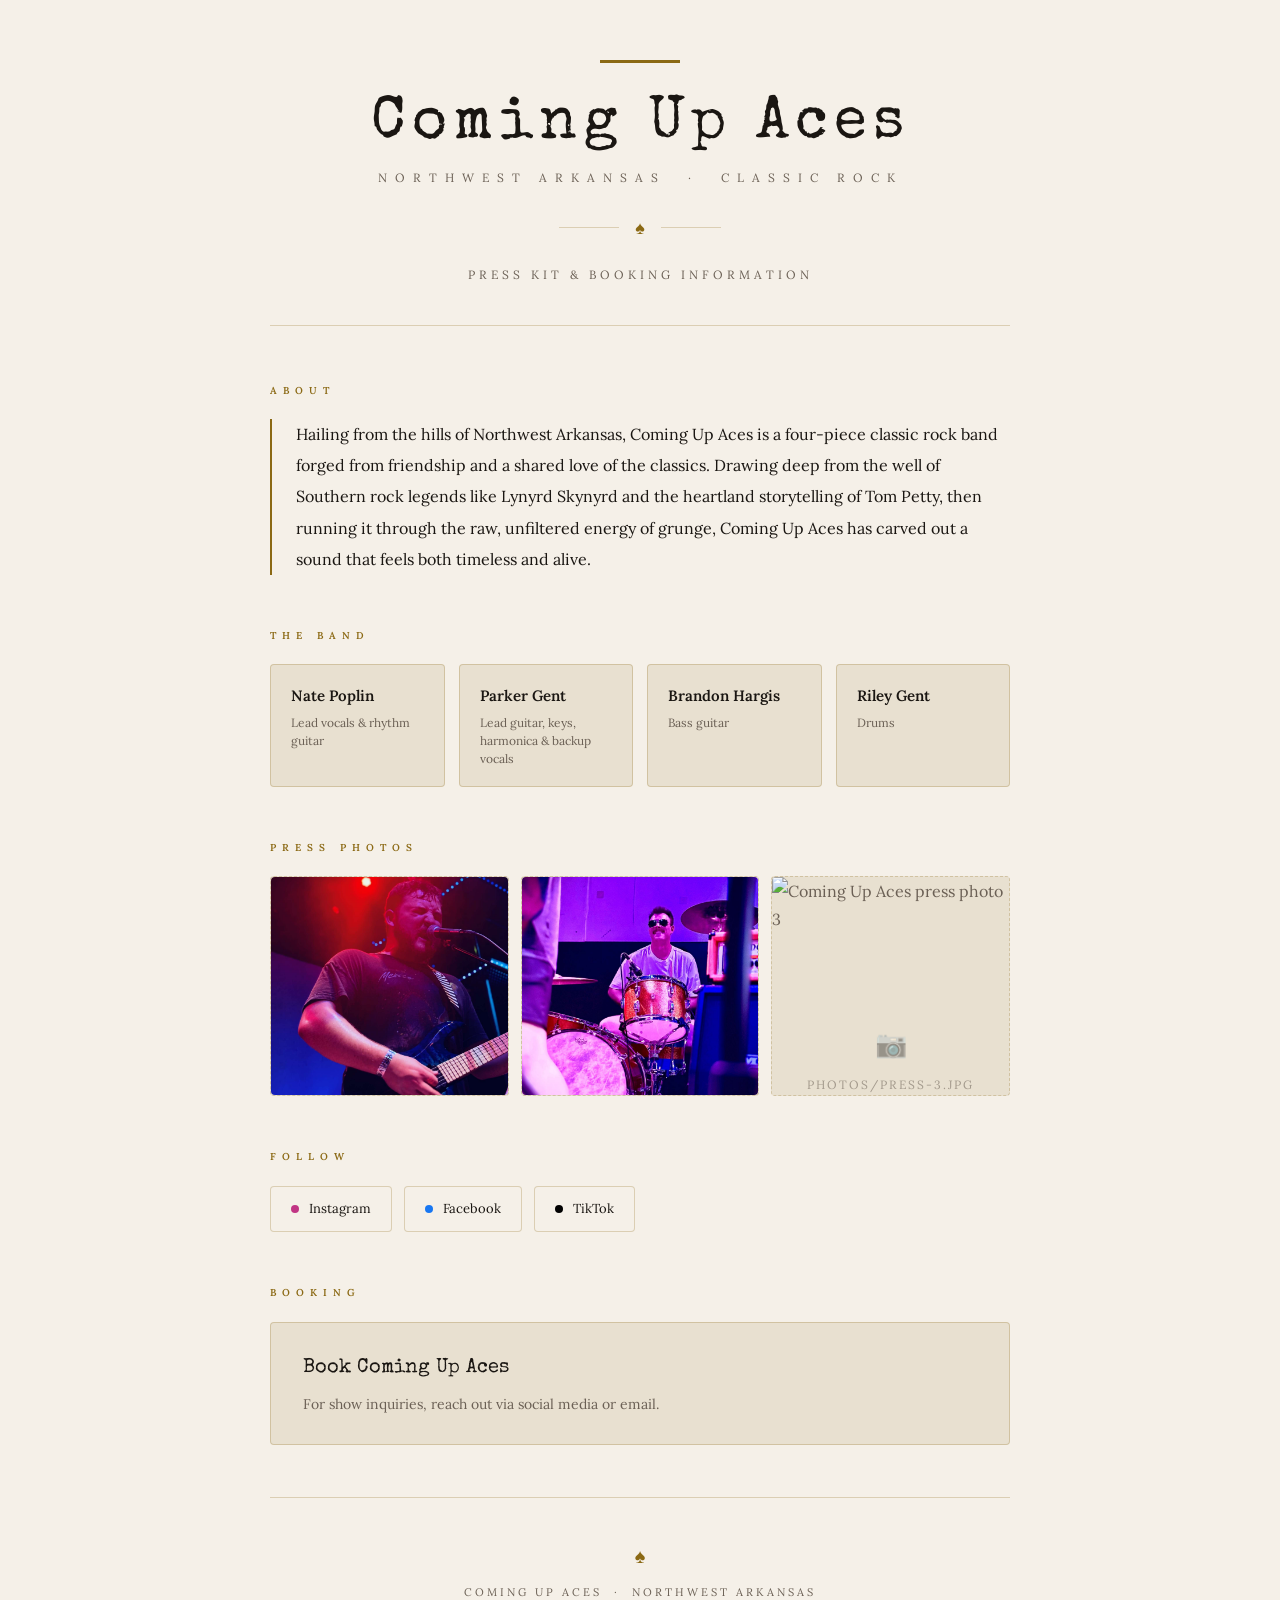
==== epk.html @ 44601a72 "Fix Cloud Run photo filename casing" ====
<!DOCTYPE html>
<html lang="en">
<head>
<meta charset="UTF-8">
<meta name="viewport" content="width=device-width, initial-scale=1.0">
<title>Coming Up Aces — EPK</title>
<!--
  Photo setup:
  - Put images in the /photos folder.
  - Use these filenames to update the EPK without editing HTML:
    press-1.JPG, press-2.JPG, press-3.JPG
-->
<link href="https://fonts.googleapis.com/css2?family=Special+Elite&family=Lora:ital,wght@0,400;0,600;1,400&display=swap" rel="stylesheet">
<style>
  *, *::before, *::after { box-sizing: border-box; margin: 0; padding: 0; }

  :root {
    --gold: #8B6914;
    --gold-light: #C49A2A;
    --ink: #1a1612;
    --cream: #f5f0e8;
    --warm-mid: #e8e0d0;
    --muted: #6b6055;
    --border: rgba(139,105,20,0.25);
  }

  body {
    background: var(--cream);
    color: var(--ink);
    font-family: 'Lora', Georgia, serif;
    line-height: 1.75;
  }

  /* ── PAGE WRAPPER ── */
  .page {
    max-width: 820px;
    margin: 0 auto;
    padding: 60px 40px 80px;
  }

  /* ── HEADER ── */
  .header {
    text-align: center;
    padding-bottom: 40px;
    border-bottom: 1px solid var(--border);
    margin-bottom: 56px;
    position: relative;
  }
  .header::before {
    content: '';
    display: block;
    width: 80px;
    height: 3px;
    background: var(--gold);
    margin: 0 auto 32px;
  }
  .band-name {
    font-family: 'Special Elite', serif;
    font-size: 60px;
    letter-spacing: 6px;
    color: var(--ink);
    line-height: 1;
    margin-bottom: 12px;
  }
  .band-sub {
    font-family: 'Lora', serif;
    font-size: 12px;
    letter-spacing: 8px;
    text-transform: uppercase;
    color: var(--muted);
    margin-bottom: 24px;
  }
  .header-rule {
    display: flex;
    align-items: center;
    gap: 16px;
    justify-content: center;
    margin-bottom: 20px;
  }
  .header-rule::before, .header-rule::after {
    content: '';
    display: block;
    width: 60px;
    height: 1px;
    background: var(--border);
  }
  .spade {
    color: var(--gold);
    font-size: 18px;
  }
  .kit-label {
    font-size: 12px;
    letter-spacing: 4px;
    text-transform: uppercase;
    color: var(--muted);
  }

  /* ── SECTION ── */
  .section {
    margin-bottom: 52px;
  }
  .section-label {
    font-size: 10px;
    letter-spacing: 6px;
    text-transform: uppercase;
    color: var(--gold);
    font-family: 'Lora', serif;
    font-weight: 600;
    margin-bottom: 20px;
  }

  /* ── BIO ── */
  .bio {
    font-size: 16px;
    line-height: 1.95;
    color: var(--ink);
    border-left: 2px solid var(--gold);
    padding-left: 24px;
  }

  /* ── BAND GRID ── */
  .band-grid {
    display: grid;
    grid-template-columns: repeat(auto-fit, minmax(170px, 1fr));
    gap: 14px;
  }
  .member {
    background: var(--warm-mid);
    border: 1px solid var(--border);
    border-radius: 4px;
    padding: 18px 20px;
  }
  .member-name {
    font-family: 'Lora', serif;
    font-weight: 600;
    font-size: 15px;
    color: var(--ink);
    margin-bottom: 4px;
  }
  .member-role {
    font-size: 12px;
    color: var(--muted);
    line-height: 1.5;
  }

  /* ── PHOTO GRID ── */
  .photo-grid {
    display: grid;
    grid-template-columns: repeat(3, 1fr);
    gap: 12px;
  }
  .photo-slot {
    background: var(--warm-mid);
    border: 1px dashed var(--border);
    border-radius: 4px;
    height: 220px;
    display: flex;
    flex-direction: column;
    align-items: center;
    justify-content: center;
    gap: 8px;
    color: var(--muted);
  }
  .photo-slot .slot-icon {
    font-size: 26px;
    opacity: 0.4;
  }
  .photo-slot .slot-text {
    font-size: 12px;
    letter-spacing: 2px;
    text-transform: uppercase;
    opacity: 0.55;
  }
  .photo-slot img {
    width: 100%;
    height: 100%;
    object-fit: cover;
    border-radius: 4px;
    display: block;
  }
  .photo-slot img:not([hidden]) ~ .slot-icon,
  .photo-slot img:not([hidden]) ~ .slot-text {
    display: none;
  }

  /* ── SOCIALS ── */
  .social-row {
    display: flex;
    flex-wrap: wrap;
    gap: 12px;
  }
  .social-btn {
    display: inline-flex;
    align-items: center;
    gap: 10px;
    padding: 11px 20px;
    border: 1px solid var(--border);
    border-radius: 4px;
    font-size: 13px;
    font-family: 'Lora', serif;
    color: var(--ink);
    text-decoration: none;
    background: var(--cream);
    transition: background 0.15s;
  }
  .social-btn:hover { background: var(--warm-mid); }
  .dot {
    width: 8px;
    height: 8px;
    border-radius: 50%;
    display: inline-block;
    flex-shrink: 0;
  }

  /* ── BOOKING ── */
  .booking-card {
    background: var(--warm-mid);
    border: 1px solid var(--border);
    border-radius: 4px;
    padding: 28px 32px;
    display: flex;
    justify-content: space-between;
    align-items: center;
    flex-wrap: wrap;
    gap: 20px;
  }
  .booking-title {
    font-family: 'Special Elite', serif;
    font-size: 20px;
    color: var(--ink);
    margin-bottom: 6px;
  }
  .booking-sub {
    font-size: 14px;
    color: var(--muted);
  }

  /* ── FOOTER ── */
  .footer {
    text-align: center;
    padding-top: 40px;
    border-top: 1px solid var(--border);
    margin-top: 12px;
  }
  .footer-spade {
    font-size: 20px;
    color: var(--gold);
    margin-bottom: 10px;
    display: block;
  }
  .footer-text {
    font-size: 11px;
    letter-spacing: 3px;
    text-transform: uppercase;
    color: var(--muted);
  }

  @media (max-width: 600px) {
    .page { padding: 40px 24px 60px; }
    .band-name { font-size: 40px; }
    .photo-grid { grid-template-columns: 1fr; }
    .booking-card { flex-direction: column; }
  }
</style>
</head>
<body>
<div class="page">

  <!-- HEADER -->
  <header class="header">
    <div class="band-name">Coming Up Aces</div>
    <div class="band-sub">Northwest Arkansas &nbsp;·&nbsp; Classic Rock</div>
    <div class="header-rule"><span class="spade">♠</span></div>
    <div class="kit-label">Press Kit &amp; Booking Information</div>
  </header>

  <!-- BIO -->
  <section class="section">
    <div class="section-label">About</div>
    <p class="bio">Hailing from the hills of Northwest Arkansas, Coming Up Aces is a four-piece classic rock band forged from friendship and a shared love of the classics. Drawing deep from the well of Southern rock legends like Lynyrd Skynyrd and the heartland storytelling of Tom Petty, then running it through the raw, unfiltered energy of grunge, Coming Up Aces has carved out a sound that feels both timeless and alive.</p>
  </section>

  <!-- BAND -->
  <section class="section">
    <div class="section-label">The Band</div>
    <div class="band-grid">
      <div class="member">
        <div class="member-name">Nate Poplin</div>
        <div class="member-role">Lead vocals &amp; rhythm guitar</div>
      </div>
      <div class="member">
        <div class="member-name">Parker Gent</div>
        <div class="member-role">Lead guitar, keys, harmonica &amp; backup vocals</div>
      </div>
      <div class="member">
        <div class="member-name">Brandon Hargis</div>
        <div class="member-role">Bass guitar</div>
      </div>
      <div class="member">
        <div class="member-name">Riley Gent</div>
        <div class="member-role">Drums</div>
      </div>
    </div>
  </section>

  <!-- PRESS PHOTOS -->
  <section class="section">
    <div class="section-label">Press Photos</div>
    <!--
      To update photos, replace the files in /photos:
      press-1.JPG, press-2.JPG, press-3.JPG
    -->
    <div class="photo-grid">
      <div class="photo-slot">
        <img src="photos/press-1.JPG" alt="Coming Up Aces press photo 1" onerror="this.hidden=true">
        <span class="slot-icon">📷</span>
        <span class="slot-text">photos/press-1.JPG</span>
      </div>
      <div class="photo-slot">
        <img src="photos/press-2.JPG" alt="Coming Up Aces press photo 2" onerror="this.hidden=true">
        <span class="slot-icon">📷</span>
        <span class="slot-text">photos/press-2.JPG</span>
      </div>
      <div class="photo-slot">
        <img src="photos/press-3.JPG" alt="Coming Up Aces press photo 3" onerror="this.hidden=true">
        <span class="slot-icon">📷</span>
        <span class="slot-text">photos/press-3.JPG</span>
      </div>
    </div>
  </section>

  <!-- FOLLOW -->
  <section class="section">
    <div class="section-label">Follow</div>
    <div class="social-row">
      <a class="social-btn" href="https://www.instagram.com/comingupaces_/" target="_blank">
        <span class="dot" style="background:#C13584;"></span> Instagram
      </a>
      <a class="social-btn" href="https://www.facebook.com/profile.php?id=61589341584705" target="_blank">
        <span class="dot" style="background:#1877F2;"></span> Facebook
      </a>
      <a class="social-btn" href="https://www.tiktok.com/@coming_up_aces" target="_blank">
        <span class="dot" style="background:#010101;"></span> TikTok
      </a>
    </div>
  </section>

  <!-- BOOKING -->
  <section class="section">
    <div class="section-label">Booking</div>
    <div class="booking-card">
      <div>
        <div class="booking-title">Book Coming Up Aces</div>
        <div class="booking-sub">For show inquiries, reach out via social media or email.</div>
      </div>
    </div>
  </section>

  <!-- FOOTER -->
  <footer class="footer">
    <span class="footer-spade">♠</span>
    <div class="footer-text">Coming Up Aces &nbsp;·&nbsp; Northwest Arkansas</div>
  </footer>

</div>
</body>
</html>
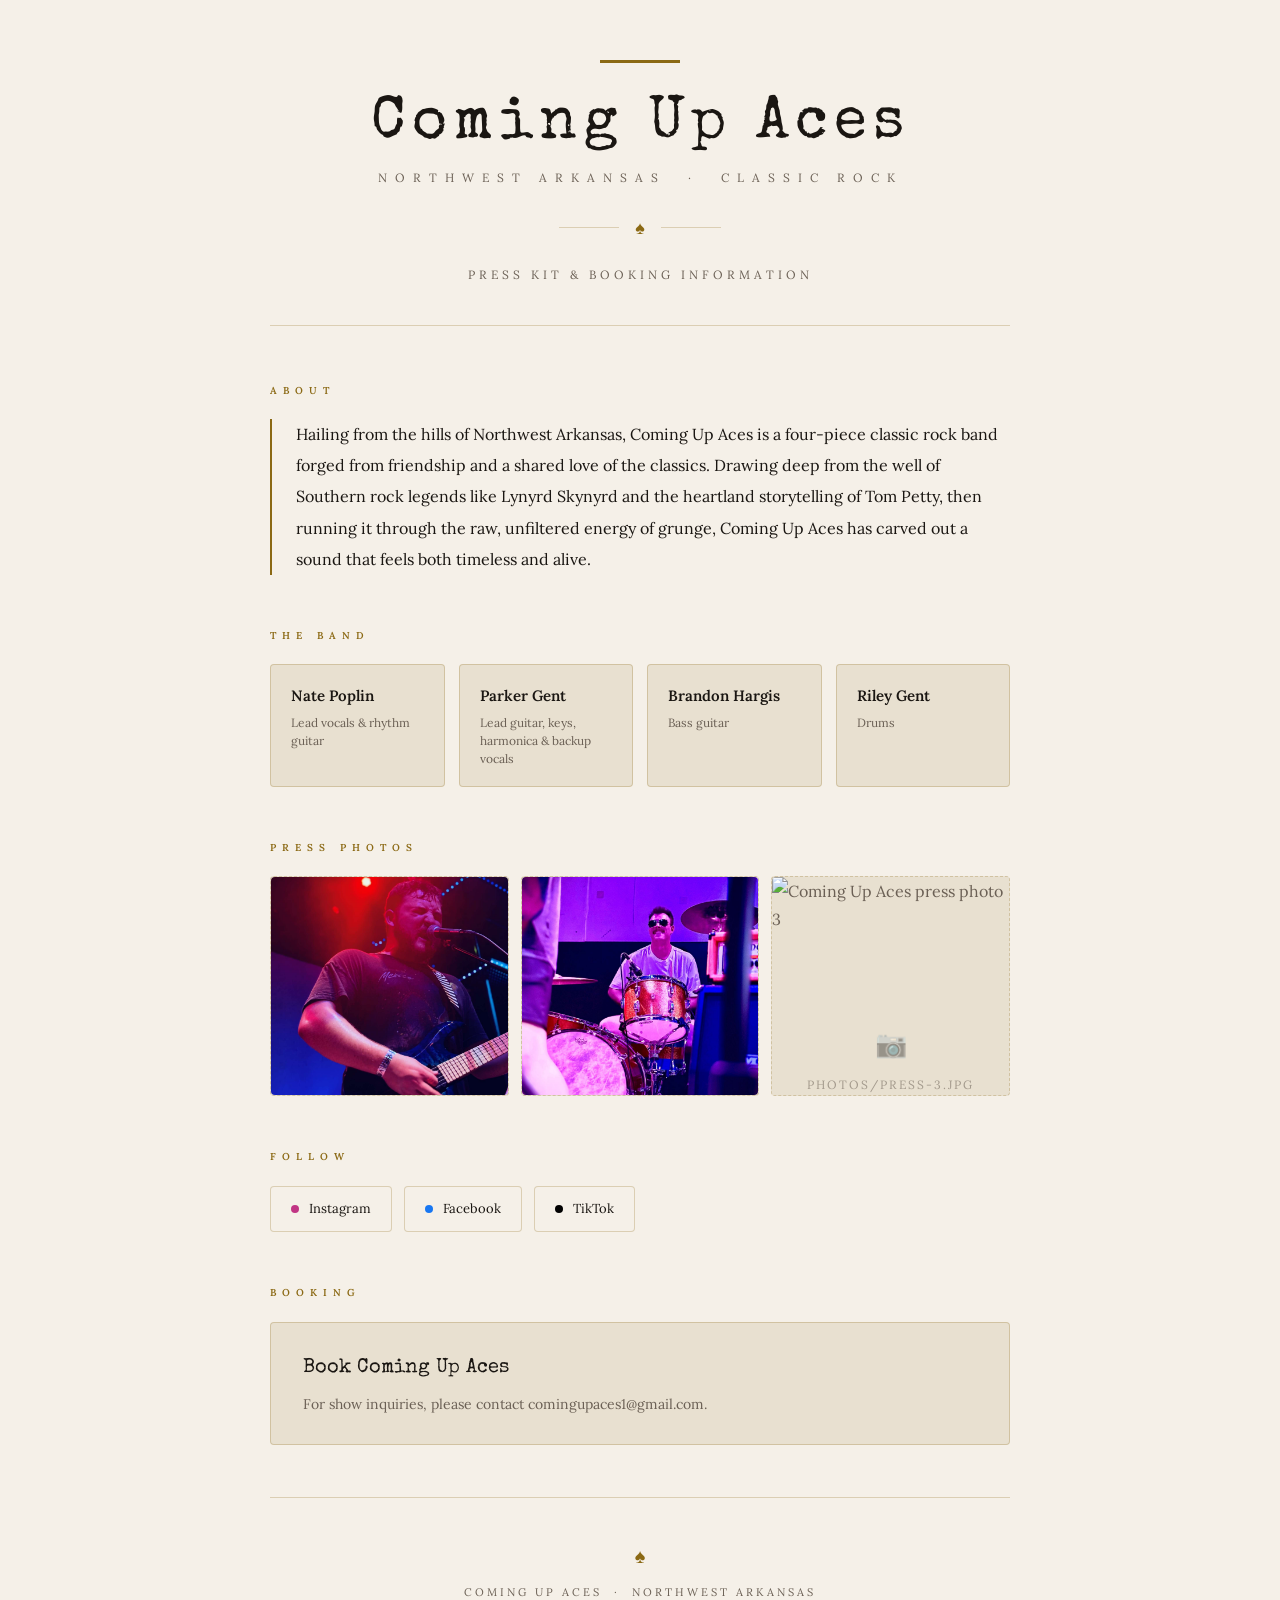
==== commit fa4a96ce: "Update epk.html" ====
--- a/epk.html
+++ b/epk.html
@@ -351,7 +351,7 @@
     <div class="booking-card">
       <div>
         <div class="booking-title">Book Coming Up Aces</div>
-        <div class="booking-sub">For show inquiries, reach out via social media or email.</div>
+        <div class="booking-sub">For show inquiries, please contact comingupaces1@gmail.com.</div>
       </div>
     </div>
   </section>
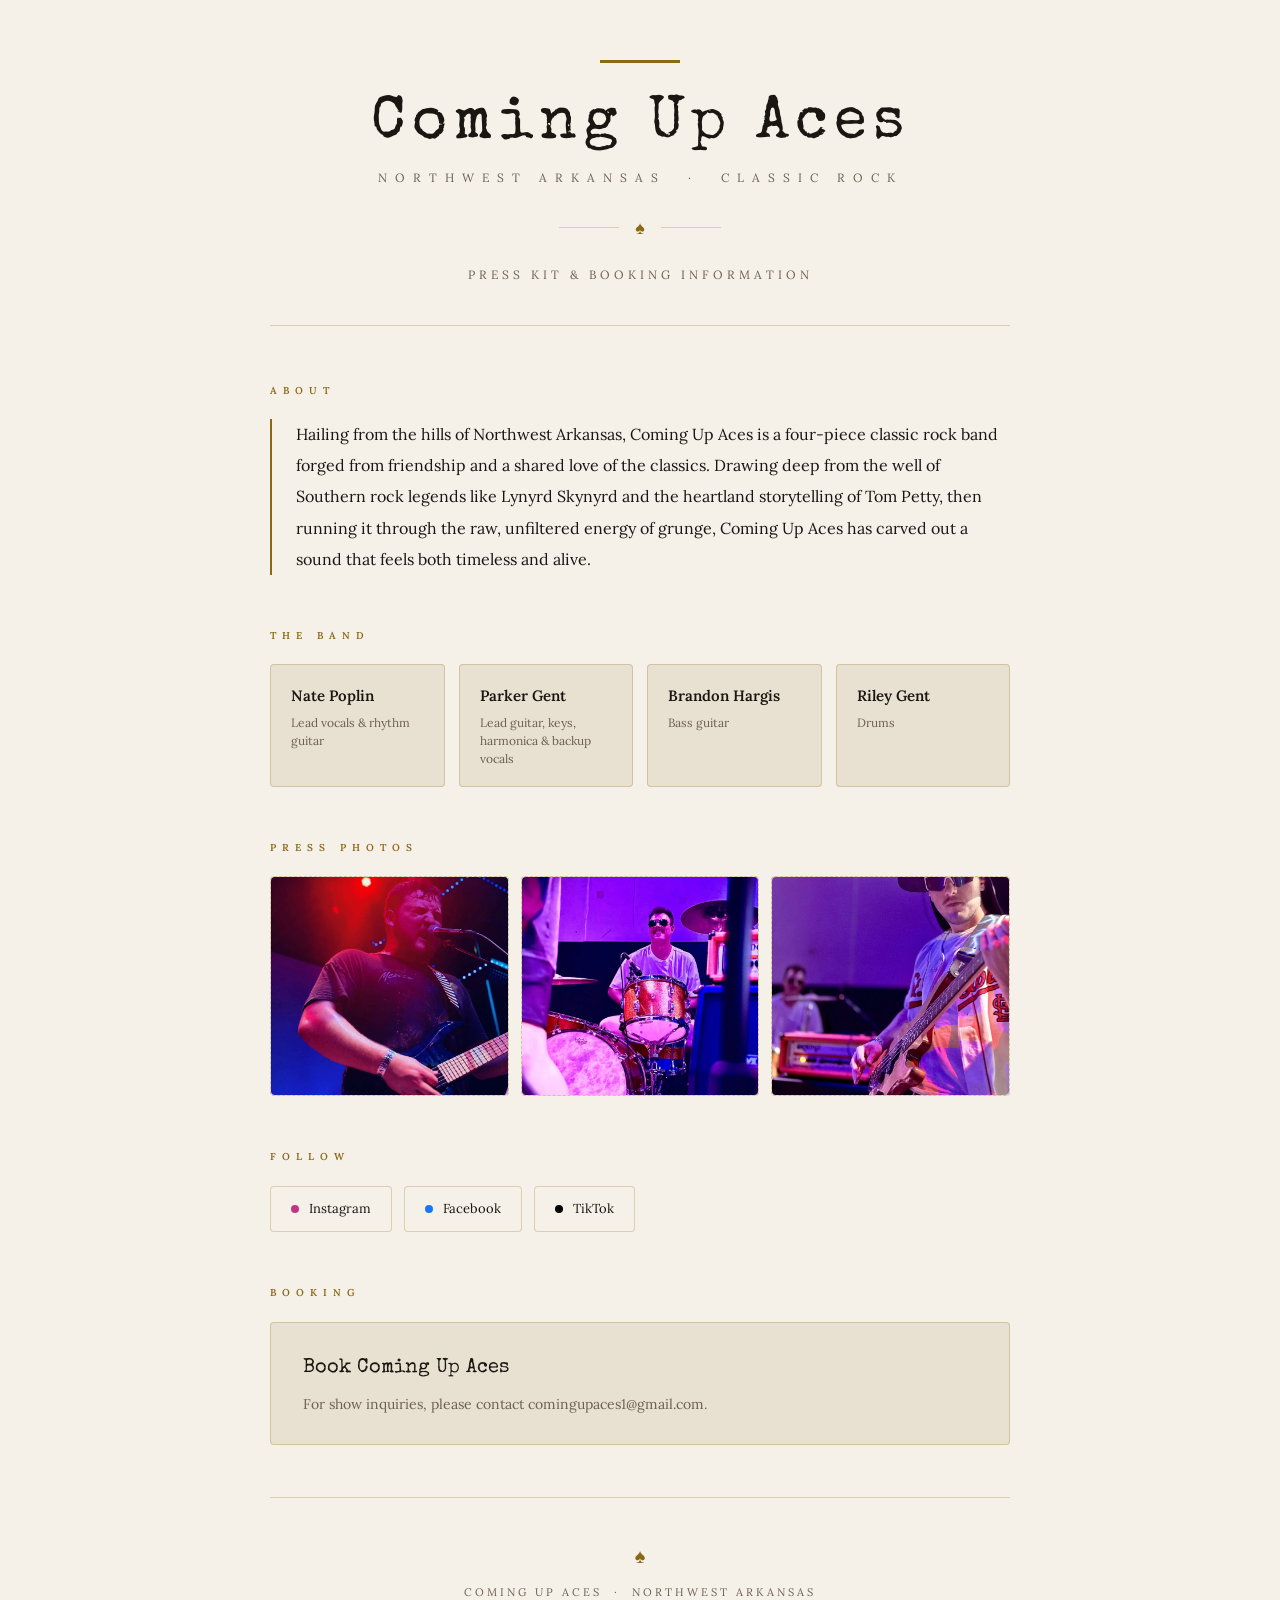
==== commit 1391e2be: "Rebuild the site around a curated Drive photo slideshow The site read as stale for concrete reasons:" ====
--- a/epk.html
+++ b/epk.html
@@ -3,13 +3,36 @@
 <head>
 <meta charset="UTF-8">
 <meta name="viewport" content="width=device-width, initial-scale=1.0">
-<title>Coming Up Aces — EPK</title>
+<title>Coming Up Aces — Press Kit</title>
+<meta name="description" content="Electronic press kit for Coming Up Aces, a four-piece classic rock band from Northwest Arkansas: bio, line-up, press photos and booking contact.">
+
 <!--
   Photo setup:
-  - Put images in the /photos folder.
-  - Use these filenames to update the EPK without editing HTML:
-    press-1.JPG, press-2.JPG, press-3.JPG
+  - Put images in the /photos folder as press-1, press-2, press-3.
+  - Then run: python scripts/cua.py optimize-stills
+    That writes the .webp files this page actually references. Keep the
+    filenames and their capitalisation — Cloud Run is case-sensitive.
+
+  This page is deliberately a LIGHT, print-oriented theme while the site is
+  dark: it exists to be printed or emailed to a venue. Its darker gold
+  (#8B6914 — style.css calls the same colour --gold-deep) is the correct
+  accent on cream; the site's brighter #C49A2A would wash out here. Same
+  palette, different half of it. It keeps its own styles for that reason.
 -->
+
+<link rel="icon" href="data:image/svg+xml,%3Csvg xmlns='http://www.w3.org/2000/svg' viewBox='0 0 32 32'%3E%3Crect width='32' height='32' fill='%230a0806'/%3E%3Ctext x='16' y='25' font-size='26' text-anchor='middle' fill='%23C49A2A'%3E%E2%99%A0%3C/text%3E%3C/svg%3E">
+
+<meta property="og:type" content="website">
+<meta property="og:site_name" content="Coming Up Aces">
+<meta property="og:title" content="Coming Up Aces — Press Kit">
+<meta property="og:description" content="Bio, line-up, press photos and booking contact.">
+<meta property="og:url" content="https://comingupaces.net/epk">
+<meta property="og:image" content="https://comingupaces.net/photos/og.jpg">
+<meta name="twitter:card" content="summary_large_image">
+<meta name="twitter:image" content="https://comingupaces.net/photos/og.jpg">
+
+<link rel="preconnect" href="https://fonts.googleapis.com">
+<link rel="preconnect" href="https://fonts.gstatic.com" crossorigin>
 <link href="https://fonts.googleapis.com/css2?family=Special+Elite&family=Lora:ital,wght@0,400;0,600;1,400&display=swap" rel="stylesheet">
 <style>
   *, *::before, *::after { box-sizing: border-box; margin: 0; padding: 0; }
@@ -312,19 +335,19 @@
     -->
     <div class="photo-grid">
       <div class="photo-slot">
-        <img src="photos/press-1.JPG" alt="Coming Up Aces press photo 1" onerror="this.hidden=true">
+        <img src="photos/press-1.webp" alt="Coming Up Aces press photo 1" loading="lazy" decoding="async" onerror="this.hidden=true">
         <span class="slot-icon">📷</span>
-        <span class="slot-text">photos/press-1.JPG</span>
+        <span class="slot-text">photos/press-1.webp</span>
       </div>
       <div class="photo-slot">
-        <img src="photos/press-2.JPG" alt="Coming Up Aces press photo 2" onerror="this.hidden=true">
+        <img src="photos/press-2.webp" alt="Coming Up Aces press photo 2" loading="lazy" decoding="async" onerror="this.hidden=true">
         <span class="slot-icon">📷</span>
-        <span class="slot-text">photos/press-2.JPG</span>
+        <span class="slot-text">photos/press-2.webp</span>
       </div>
       <div class="photo-slot">
-        <img src="photos/press-3.JPG" alt="Coming Up Aces press photo 3" onerror="this.hidden=true">
+        <img src="photos/press-3.webp" alt="Coming Up Aces press photo 3" loading="lazy" decoding="async" onerror="this.hidden=true">
         <span class="slot-icon">📷</span>
-        <span class="slot-text">photos/press-3.JPG</span>
+        <span class="slot-text">photos/press-3.webp</span>
       </div>
     </div>
   </section>
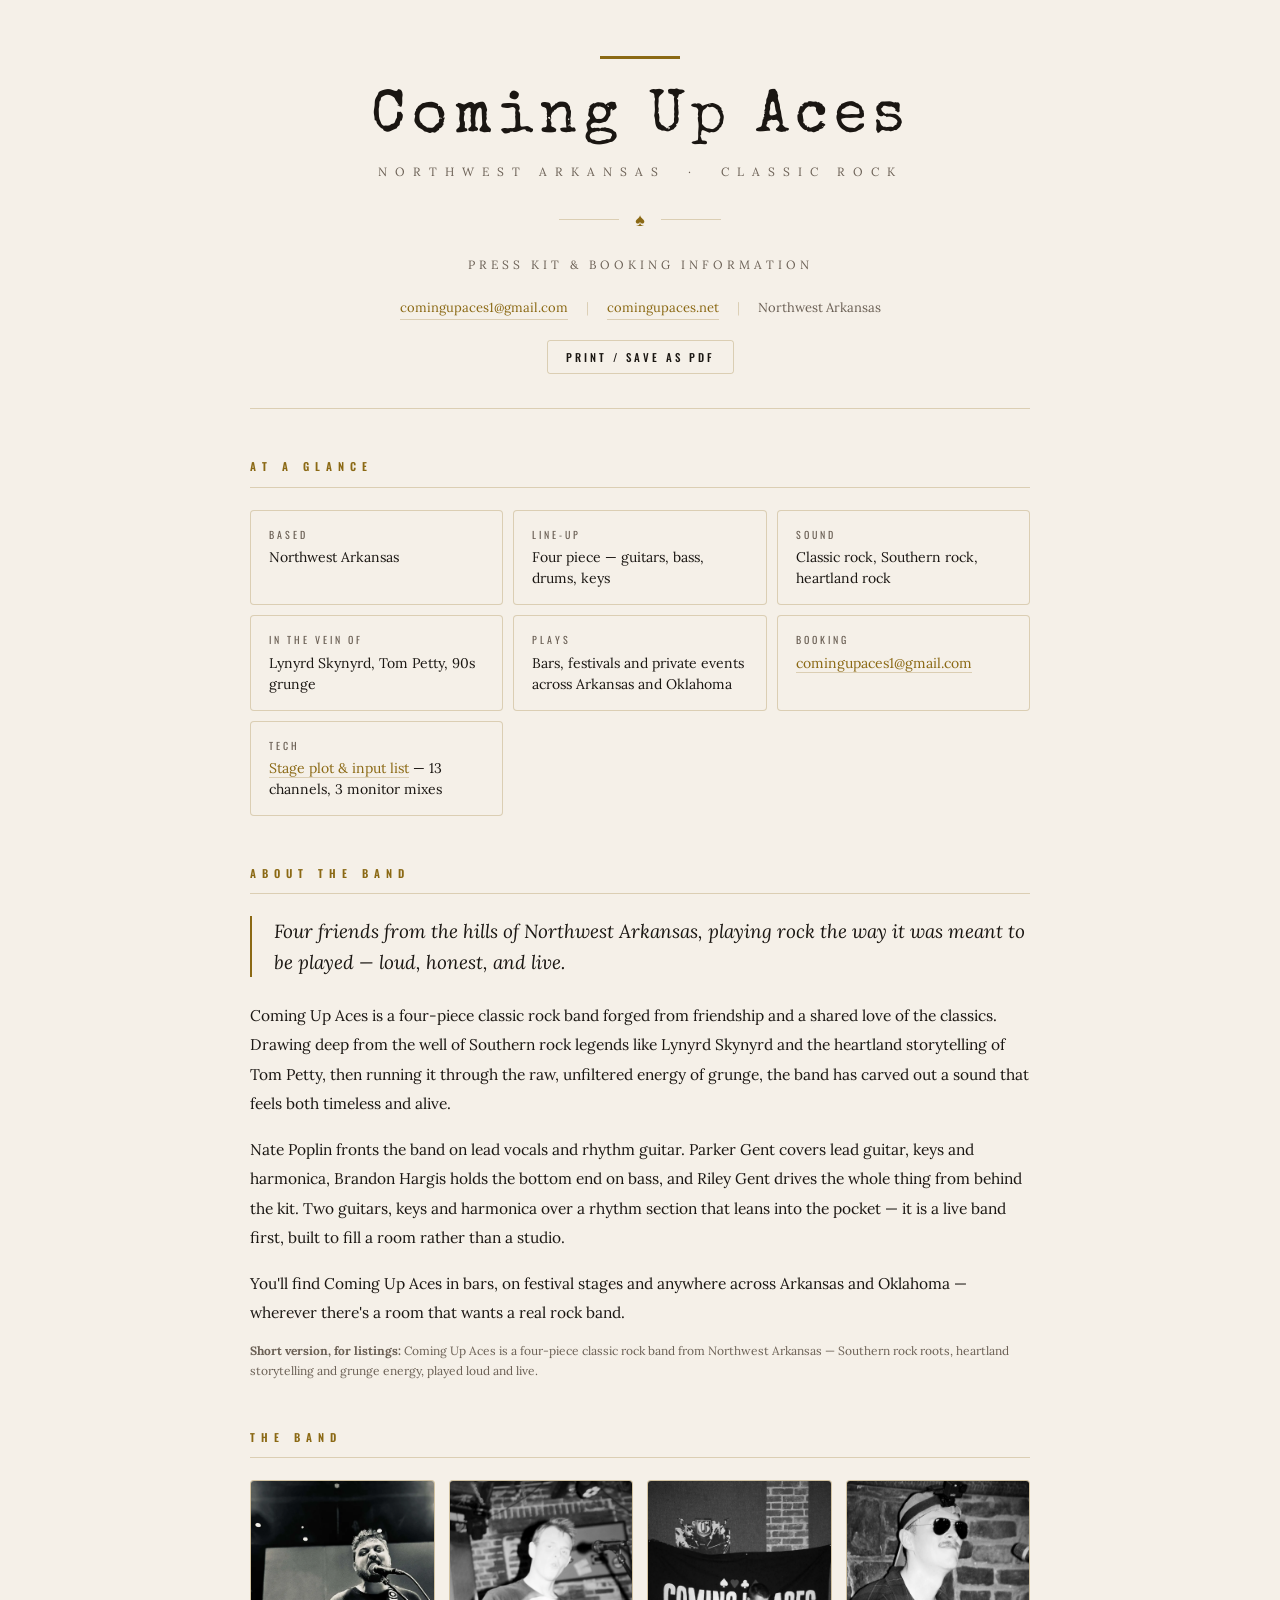
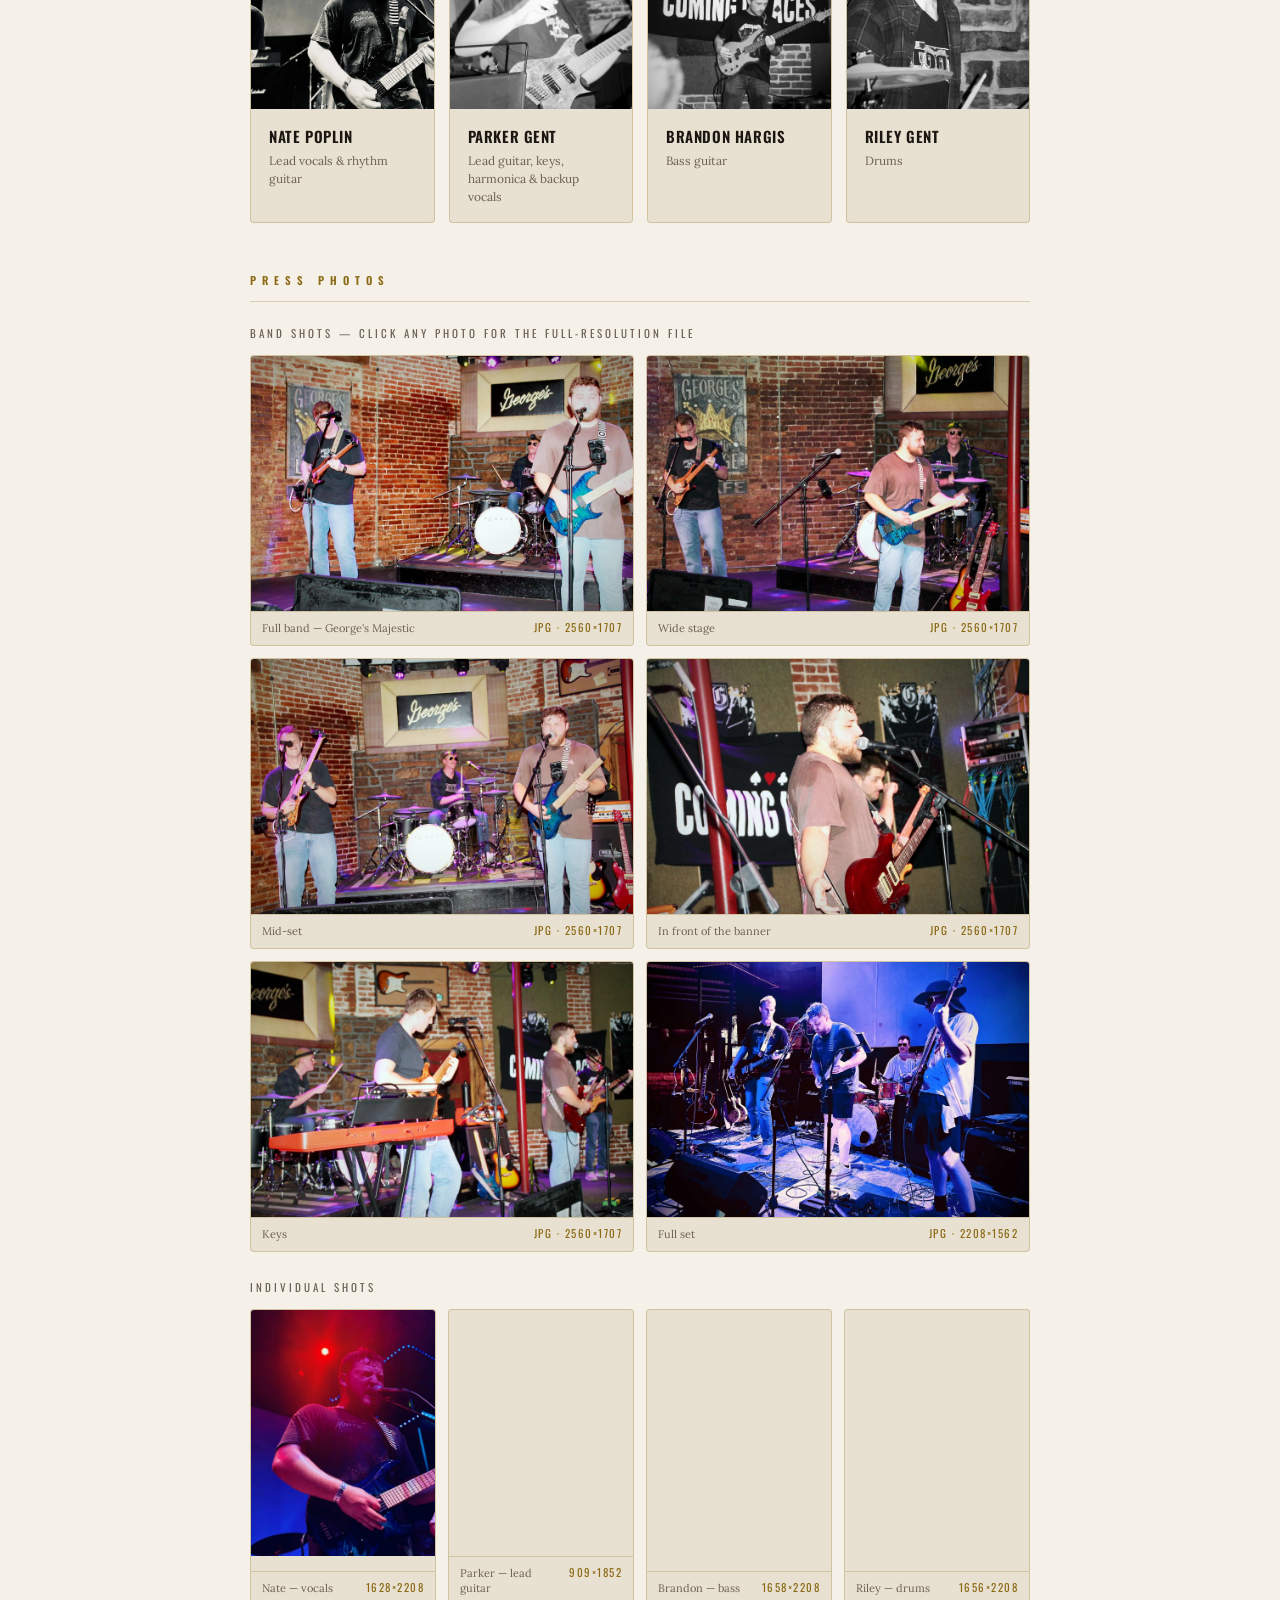
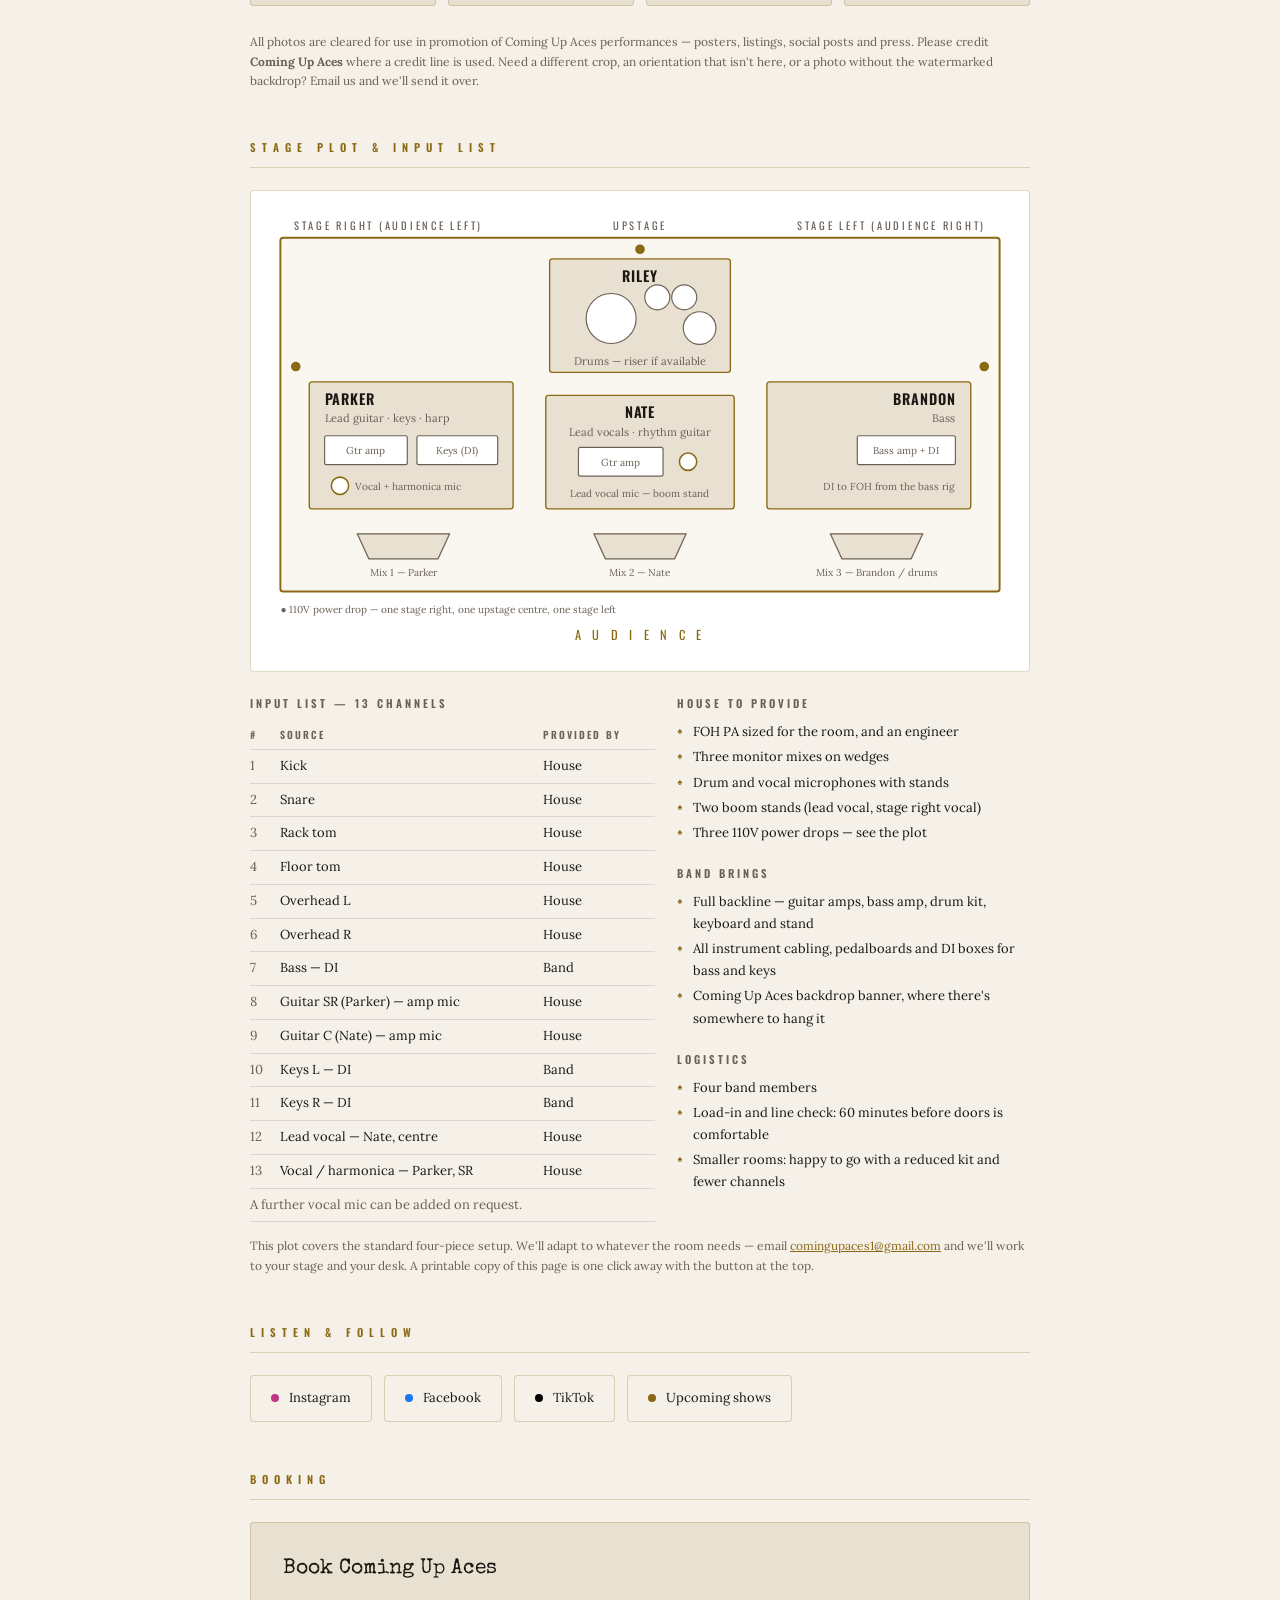
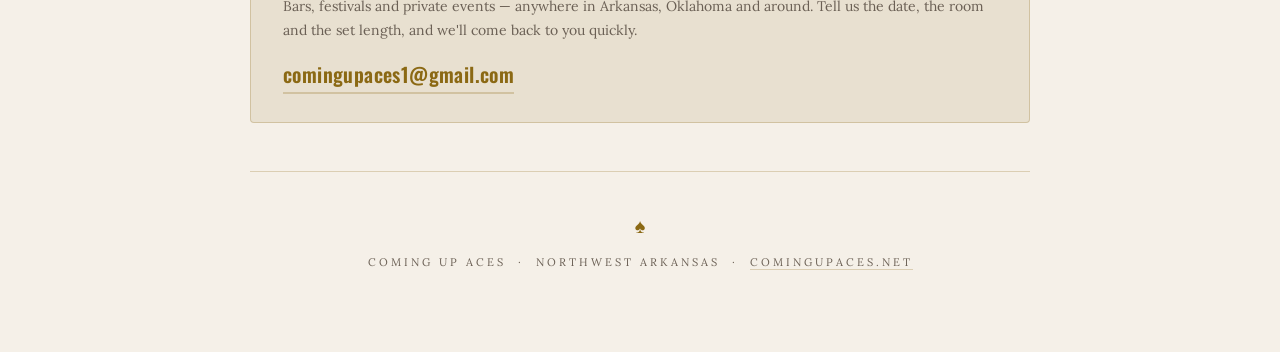
==== commit 161bd751: "Rebuild the EPK into something you can send a venue The press kit was a bio, four names and three ph" ====
--- a/epk.html
+++ b/epk.html
@@ -4,20 +4,29 @@
 <meta charset="UTF-8">
 <meta name="viewport" content="width=device-width, initial-scale=1.0">
 <title>Coming Up Aces — Press Kit</title>
-<meta name="description" content="Electronic press kit for Coming Up Aces, a four-piece classic rock band from Northwest Arkansas: bio, line-up, press photos and booking contact.">
+<meta name="description" content="Electronic press kit for Coming Up Aces, a four-piece classic rock band from Northwest Arkansas: bio, line-up, high-resolution press photos, stage plot and input list, and booking contact.">
 
 <!--
   Photo setup:
-  - Put images in the /photos folder as press-1, press-2, press-3.
-  - Then run: python scripts/cua.py optimize-stills
-    That writes the .webp files this page actually references. Keep the
-    filenames and their capitalisation — Cloud Run is case-sensitive.
+  - Fixed-name stills live in /photos: hero, press-1 … press-10, member-<firstname>.
+    Replace a file keeping its exact name and capitalisation (Cloud Run is
+    case-sensitive), then run: python scripts/cua.py optimize-stills
+    That writes the .webp copies this page displays. The .JPG originals stay in
+    place because this page links them directly as the hi-res downloads.
+  - press-5, 6, 8, 9 and 10 were promoted out of the hero slideshow, so they are
+    re-encodes of the 2560px gallery slides rather than camera originals. Drop the
+    originals over those names and re-run optimize-stills to upgrade them; nothing
+    on this page has to change.
 
   This page is deliberately a LIGHT, print-oriented theme while the site is
   dark: it exists to be printed or emailed to a venue. Its darker gold
   (#8B6914 — style.css calls the same colour --gold-deep) is the correct
   accent on cream; the site's brighter #C49A2A would wash out here. Same
   palette, different half of it. It keeps its own styles for that reason.
+
+  The stage plot and input list are drafted from the documented line-up and from
+  the live photos in this repo. Parker: confirm the channel count, the monitor
+  mixes and who needs a vocal mic before this goes to a production manager.
 -->
 
 <link rel="icon" href="data:image/svg+xml,%3Csvg xmlns='http://www.w3.org/2000/svg' viewBox='0 0 32 32'%3E%3Crect width='32' height='32' fill='%230a0806'/%3E%3Ctext x='16' y='25' font-size='26' text-anchor='middle' fill='%23C49A2A'%3E%E2%99%A0%3C/text%3E%3C/svg%3E">
@@ -25,7 +34,7 @@
 <meta property="og:type" content="website">
 <meta property="og:site_name" content="Coming Up Aces">
 <meta property="og:title" content="Coming Up Aces — Press Kit">
-<meta property="og:description" content="Bio, line-up, press photos and booking contact.">
+<meta property="og:description" content="Bio, line-up, high-resolution press photos, stage plot and booking contact.">
 <meta property="og:url" content="https://comingupaces.net/epk">
 <meta property="og:image" content="https://comingupaces.net/photos/og.jpg">
 <meta name="twitter:card" content="summary_large_image">
@@ -33,7 +42,7 @@
 
 <link rel="preconnect" href="https://fonts.googleapis.com">
 <link rel="preconnect" href="https://fonts.gstatic.com" crossorigin>
-<link href="https://fonts.googleapis.com/css2?family=Special+Elite&family=Lora:ital,wght@0,400;0,600;1,400&display=swap" rel="stylesheet">
+<link href="https://fonts.googleapis.com/css2?family=Oswald:wght@500;600&family=Special+Elite&family=Lora:ital,wght@0,400;0,600;1,400&display=swap" rel="stylesheet">
 <style>
   *, *::before, *::after { box-sizing: border-box; margin: 0; padding: 0; }
 
@@ -45,6 +54,8 @@
     --warm-mid: #e8e0d0;
     --muted: #6b6055;
     --border: rgba(139,105,20,0.25);
+    --line: rgba(26,22,18,0.12);
+    --display: 'Oswald', 'Arial Narrow', sans-serif;
   }
 
   body {
@@ -54,19 +65,21 @@
     line-height: 1.75;
   }
 
+  a { color: var(--gold); }
+
   /* ── PAGE WRAPPER ── */
   .page {
-    max-width: 820px;
+    max-width: 860px;
     margin: 0 auto;
-    padding: 60px 40px 80px;
+    padding: 56px 40px 80px;
   }
 
   /* ── HEADER ── */
   .header {
     text-align: center;
-    padding-bottom: 40px;
+    padding-bottom: 34px;
     border-bottom: 1px solid var(--border);
-    margin-bottom: 56px;
+    margin-bottom: 48px;
     position: relative;
   }
   .header::before {
@@ -75,7 +88,7 @@
     width: 80px;
     height: 3px;
     background: var(--gold);
-    margin: 0 auto 32px;
+    margin: 0 auto 30px;
   }
   .band-name {
     font-family: 'Special Elite', serif;
@@ -86,19 +99,18 @@
     margin-bottom: 12px;
   }
   .band-sub {
-    font-family: 'Lora', serif;
     font-size: 12px;
     letter-spacing: 8px;
     text-transform: uppercase;
     color: var(--muted);
-    margin-bottom: 24px;
+    margin-bottom: 22px;
   }
   .header-rule {
     display: flex;
     align-items: center;
     gap: 16px;
     justify-content: center;
-    margin-bottom: 20px;
+    margin-bottom: 18px;
   }
   .header-rule::before, .header-rule::after {
     content: '';
@@ -107,111 +119,253 @@
     height: 1px;
     background: var(--border);
   }
-  .spade {
-    color: var(--gold);
-    font-size: 18px;
-  }
+  .spade { color: var(--gold); font-size: 18px; }
   .kit-label {
     font-size: 12px;
     letter-spacing: 4px;
     text-transform: uppercase;
     color: var(--muted);
-  }
+    margin-bottom: 22px;
+  }
+  /* Contact where a booker looks for it first — the top of page one. */
+  .header-contact {
+    display: flex;
+    flex-wrap: wrap;
+    justify-content: center;
+    align-items: center;
+    gap: 8px 18px;
+    font-size: 13px;
+    color: var(--muted);
+  }
+  .header-contact a { text-decoration: none; border-bottom: 1px solid var(--border); }
+  .header-contact a:hover { border-bottom-color: var(--gold); }
+  .header-contact .sep { color: var(--border); }
+
+  .print-btn {
+    display: inline-block;
+    margin-top: 20px;
+    padding: 8px 18px;
+    font-family: var(--display);
+    font-weight: 500;
+    font-size: 11px;
+    letter-spacing: 3px;
+    text-transform: uppercase;
+    color: var(--ink);
+    background: none;
+    border: 1px solid var(--border);
+    border-radius: 3px;
+    cursor: pointer;
+  }
+  .print-btn:hover { background: var(--warm-mid); }
 
   /* ── SECTION ── */
-  .section {
-    margin-bottom: 52px;
-  }
+  .section { margin-bottom: 48px; }
   .section-label {
+    font-family: var(--display);
+    font-size: 11px;
+    letter-spacing: 6px;
+    text-transform: uppercase;
+    color: var(--gold);
+    font-weight: 600;
+    padding-bottom: 10px;
+    border-bottom: 1px solid var(--border);
+    margin-bottom: 22px;
+  }
+  .note {
+    font-size: 12px;
+    color: var(--muted);
+    line-height: 1.6;
+    margin-top: 14px;
+  }
+
+  /* ── AT A GLANCE ── */
+  /* Separate bordered cards rather than a 1px-gap table: the fact count doesn't
+     divide evenly into the column count at every width, and a gap grid paints
+     the leftover cells as a solid block. */
+  .facts {
+    display: grid;
+    grid-template-columns: repeat(auto-fit, minmax(200px, 1fr));
+    gap: 10px;
+  }
+  .fact {
+    background: var(--cream);
+    border: 1px solid var(--border);
+    border-radius: 4px;
+    padding: 15px 18px;
+  }
+  .fact dt {
+    font-family: var(--display);
     font-size: 10px;
-    letter-spacing: 6px;
-    text-transform: uppercase;
-    color: var(--gold);
-    font-family: 'Lora', serif;
-    font-weight: 600;
-    margin-bottom: 20px;
-  }
+    letter-spacing: 3px;
+    text-transform: uppercase;
+    color: var(--muted);
+    margin-bottom: 4px;
+  }
+  .fact dd { font-size: 14px; line-height: 1.5; }
+  .fact dd a { text-decoration: none; border-bottom: 1px solid var(--border); }
 
   /* ── BIO ── */
-  .bio {
-    font-size: 16px;
-    line-height: 1.95;
+  .bio-lede {
+    font-size: 19px;
+    font-style: italic;
+    line-height: 1.6;
     color: var(--ink);
     border-left: 2px solid var(--gold);
-    padding-left: 24px;
-  }
+    padding-left: 22px;
+    margin-bottom: 24px;
+  }
+  .bio p { font-size: 15.5px; line-height: 1.9; }
+  .bio p + p { margin-top: 16px; }
 
   /* ── BAND GRID ── */
   .band-grid {
     display: grid;
-    grid-template-columns: repeat(auto-fit, minmax(170px, 1fr));
+    grid-template-columns: repeat(auto-fit, minmax(175px, 1fr));
     gap: 14px;
   }
   .member {
     background: var(--warm-mid);
     border: 1px solid var(--border);
     border-radius: 4px;
-    padding: 18px 20px;
-  }
+    overflow: hidden;
+  }
+  /* 4:5 so the four portraits line up whatever their source framing was. */
+  .member-photo {
+    display: block;
+    width: 100%;
+    /* height:auto is load-bearing. The width/height attributes on the img are
+       presentational hints; width:100% overrides the width one but the height
+       hint survives, pinning the box at 1350px and making aspect-ratio inert. */
+    height: auto;
+    aspect-ratio: 4 / 5;
+    object-fit: cover;
+    object-position: center 26%;
+    background: var(--warm-mid);
+  }
+  .member-text { padding: 14px 18px 16px; }
   .member-name {
-    font-family: 'Lora', serif;
+    font-family: var(--display);
     font-weight: 600;
     font-size: 15px;
+    letter-spacing: 0.04em;
+    text-transform: uppercase;
     color: var(--ink);
-    margin-bottom: 4px;
-  }
-  .member-role {
-    font-size: 12px;
+    margin-bottom: 3px;
+  }
+  .member-role { font-size: 12px; color: var(--muted); line-height: 1.5; }
+
+  /* ── PHOTO GRID ── */
+  .grid-heading {
+    font-family: var(--display);
+    font-size: 11px;
+    letter-spacing: 3px;
+    text-transform: uppercase;
     color: var(--muted);
-    line-height: 1.5;
-  }
-
-  /* ── PHOTO GRID ── */
-  .photo-grid {
-    display: grid;
-    grid-template-columns: repeat(3, 1fr);
-    gap: 12px;
-  }
-  .photo-slot {
-    background: var(--warm-mid);
-    border: 1px dashed var(--border);
-    border-radius: 4px;
-    height: 220px;
+    margin-bottom: 12px;
+  }
+  .grid-heading + .photo-grid { margin-bottom: 26px; }
+  .photo-grid { display: grid; gap: 12px; }
+  .photo-grid.wide { grid-template-columns: repeat(2, 1fr); }
+  .photo-grid.tall { grid-template-columns: repeat(4, 1fr); }
+
+  /* The whole tile is the download link — a booker should not have to hunt for
+     a separate icon. href points at the .JPG original, not the .webp on screen. */
+  .shot {
     display: flex;
     flex-direction: column;
-    align-items: center;
-    justify-content: center;
+    background: var(--warm-mid);
+    border: 1px solid var(--border);
+    border-radius: 4px;
+    overflow: hidden;
+    text-decoration: none;
+    color: inherit;
+  }
+  .shot:hover { border-color: var(--gold); }
+  /* height:auto, not 100%: the tile is a stretched grid item, so a 100%-height
+     image eats the whole tile and shoves the caption strip out of the clip. */
+  .shot img { display: block; width: 100%; height: auto; object-fit: cover; }
+  .photo-grid.wide .shot img { aspect-ratio: 3 / 2; }
+  .photo-grid.tall .shot img { aspect-ratio: 3 / 4; }
+  .shot-meta {
+    display: flex;
+    margin-top: auto;
+    justify-content: space-between;
+    align-items: baseline;
     gap: 8px;
+    padding: 8px 11px 9px;
+    font-size: 11px;
+    line-height: 1.4;
     color: var(--muted);
-  }
-  .photo-slot .slot-icon {
-    font-size: 26px;
-    opacity: 0.4;
-  }
-  .photo-slot .slot-text {
-    font-size: 12px;
+    border-top: 1px solid var(--border);
+  }
+  .shot-meta .dl {
+    font-family: var(--display);
+    letter-spacing: 1.5px;
+    text-transform: uppercase;
+    color: var(--gold);
+    white-space: nowrap;
+  }
+
+  /* ── STAGE PLOT ── */
+  .plot-frame {
+    background: #fff;
+    border: 1px solid var(--border);
+    border-radius: 4px;
+    padding: 14px;
+  }
+  .plot-frame svg { display: block; width: 100%; height: auto; }
+
+  .plot-cols {
+    display: grid;
+    grid-template-columns: 1.15fr 1fr;
+    gap: 22px;
+    margin-top: 22px;
+  }
+  table.inputs {
+    width: 100%;
+    border-collapse: collapse;
+    font-size: 13px;
+  }
+  table.inputs caption,
+  .req h3 {
+    font-family: var(--display);
+    font-size: 11px;
+    letter-spacing: 3px;
+    text-transform: uppercase;
+    color: var(--muted);
+    text-align: left;
+    padding-bottom: 8px;
+    font-weight: 600;
+  }
+  table.inputs th, table.inputs td {
+    text-align: left;
+    padding: 5px 8px 5px 0;
+    border-bottom: 1px solid var(--line);
+    vertical-align: top;
+  }
+  table.inputs th {
+    font-family: var(--display);
+    font-size: 10px;
     letter-spacing: 2px;
     text-transform: uppercase;
-    opacity: 0.55;
-  }
-  .photo-slot img {
-    width: 100%;
-    height: 100%;
-    object-fit: cover;
-    border-radius: 4px;
-    display: block;
-  }
-  .photo-slot img:not([hidden]) ~ .slot-icon,
-  .photo-slot img:not([hidden]) ~ .slot-text {
-    display: none;
-  }
+    color: var(--muted);
+    font-weight: 600;
+  }
+  table.inputs td:first-child { width: 30px; color: var(--muted); }
+  .req ul { list-style: none; font-size: 13px; line-height: 1.7; }
+  .req li { padding-left: 16px; position: relative; margin-bottom: 3px; }
+  .req li::before {
+    content: '♠';
+    position: absolute;
+    left: 0;
+    color: var(--gold);
+    font-size: 9px;
+    top: 2px;
+  }
+  .req + .req { margin-top: 20px; }
 
   /* ── SOCIALS ── */
-  .social-row {
-    display: flex;
-    flex-wrap: wrap;
-    gap: 12px;
-  }
+  .social-row { display: flex; flex-wrap: wrap; gap: 12px; }
   .social-btn {
     display: inline-flex;
     align-items: center;
@@ -220,20 +374,13 @@
     border: 1px solid var(--border);
     border-radius: 4px;
     font-size: 13px;
-    font-family: 'Lora', serif;
     color: var(--ink);
     text-decoration: none;
     background: var(--cream);
     transition: background 0.15s;
   }
   .social-btn:hover { background: var(--warm-mid); }
-  .dot {
-    width: 8px;
-    height: 8px;
-    border-radius: 50%;
-    display: inline-block;
-    flex-shrink: 0;
-  }
+  .dot { width: 8px; height: 8px; border-radius: 50%; display: inline-block; flex-shrink: 0; }
 
   /* ── BOOKING ── */
   .booking-card {
@@ -241,48 +388,71 @@
     border: 1px solid var(--border);
     border-radius: 4px;
     padding: 28px 32px;
-    display: flex;
-    justify-content: space-between;
-    align-items: center;
-    flex-wrap: wrap;
-    gap: 20px;
   }
   .booking-title {
     font-family: 'Special Elite', serif;
-    font-size: 20px;
+    font-size: 21px;
     color: var(--ink);
     margin-bottom: 6px;
   }
-  .booking-sub {
-    font-size: 14px;
-    color: var(--muted);
-  }
+  .booking-sub { font-size: 14px; color: var(--muted); }
+  .booking-mail {
+    display: inline-block;
+    margin-top: 14px;
+    font-family: var(--display);
+    font-weight: 600;
+    font-size: 20px;
+    letter-spacing: 0.02em;
+    color: var(--gold);
+    text-decoration: none;
+    border-bottom: 2px solid var(--border);
+    word-break: break-word;
+  }
+  .booking-mail:hover { border-bottom-color: var(--gold); }
 
   /* ── FOOTER ── */
   .footer {
     text-align: center;
-    padding-top: 40px;
+    padding-top: 36px;
     border-top: 1px solid var(--border);
     margin-top: 12px;
   }
-  .footer-spade {
-    font-size: 20px;
-    color: var(--gold);
-    margin-bottom: 10px;
-    display: block;
-  }
-  .footer-text {
-    font-size: 11px;
-    letter-spacing: 3px;
-    text-transform: uppercase;
-    color: var(--muted);
-  }
-
+  .footer-spade { font-size: 20px; color: var(--gold); margin-bottom: 10px; display: block; }
+  .footer-text { font-size: 11px; letter-spacing: 3px; text-transform: uppercase; color: var(--muted); }
+  .footer-text a { color: var(--muted); text-decoration: none; border-bottom: 1px solid var(--border); }
+
+  @media (max-width: 720px) {
+    .plot-cols { grid-template-columns: 1fr; }
+    .photo-grid.tall { grid-template-columns: repeat(2, 1fr); }
+    /* Squeezed to phone width the plot's labels stop being readable. Let it
+       scroll inside its own frame instead — the page body still doesn't. */
+    .plot-frame { overflow-x: auto; }
+    .plot-frame svg { min-width: 560px; }
+  }
   @media (max-width: 600px) {
-    .page { padding: 40px 24px 60px; }
-    .band-name { font-size: 40px; }
-    .photo-grid { grid-template-columns: 1fr; }
-    .booking-card { flex-direction: column; }
+    .page { padding: 40px 22px 60px; }
+    .band-name { font-size: 38px; letter-spacing: 3px; }
+    .photo-grid.wide { grid-template-columns: 1fr; }
+  }
+
+  /* ── PRINT ──
+     This page's whole reason to exist is being printed or PDF'd and emailed to a
+     venue, so it gets a real print sheet: white ground, no interactive chrome,
+     and no section split across a page break. */
+  @media print {
+    @page { margin: 14mm; }
+    body { background: #fff; font-size: 11pt; line-height: 1.55; }
+    .page { max-width: none; padding: 0; }
+    .print-btn, .social-row { display: none; }
+    .section { margin-bottom: 26px; page-break-inside: avoid; }
+    .header { margin-bottom: 26px; padding-bottom: 20px; }
+    .band-name { font-size: 34pt; }
+    .fact, .member, .booking-card, .shot, .plot-frame { background: #fff; }
+    .photo-grid.tall { grid-template-columns: repeat(4, 1fr); }
+    .shot-meta .dl { display: none; }
+    a { color: var(--ink); }
+    /* The stage plot is the page a production manager actually prints. */
+    #stage-plot { page-break-before: always; }
   }
 </style>
 </head>
@@ -295,12 +465,73 @@
     <div class="band-sub">Northwest Arkansas &nbsp;·&nbsp; Classic Rock</div>
     <div class="header-rule"><span class="spade">♠</span></div>
     <div class="kit-label">Press Kit &amp; Booking Information</div>
+    <div class="header-contact">
+      <a href="mailto:comingupaces1@gmail.com">comingupaces1@gmail.com</a>
+      <span class="sep">|</span>
+      <a href="https://comingupaces.net">comingupaces.net</a>
+      <span class="sep">|</span>
+      <span>Northwest Arkansas</span>
+    </div>
+    <button class="print-btn" type="button" onclick="window.print()">Print / Save as PDF</button>
   </header>
+
+  <!-- AT A GLANCE -->
+  <section class="section">
+    <div class="section-label">At a Glance</div>
+    <dl class="facts">
+      <div class="fact">
+        <dt>Based</dt>
+        <dd>Northwest Arkansas</dd>
+      </div>
+      <div class="fact">
+        <dt>Line-up</dt>
+        <dd>Four piece — guitars, bass, drums, keys</dd>
+      </div>
+      <div class="fact">
+        <dt>Sound</dt>
+        <dd>Classic rock, Southern rock, heartland rock</dd>
+      </div>
+      <div class="fact">
+        <dt>In the vein of</dt>
+        <dd>Lynyrd Skynyrd, Tom Petty, 90s grunge</dd>
+      </div>
+      <div class="fact">
+        <dt>Plays</dt>
+        <dd>Bars, festivals and private events across Arkansas and Oklahoma</dd>
+      </div>
+      <div class="fact">
+        <dt>Booking</dt>
+        <dd><a href="mailto:comingupaces1@gmail.com">comingupaces1@gmail.com</a></dd>
+      </div>
+      <div class="fact">
+        <dt>Tech</dt>
+        <dd><a href="#stage-plot">Stage plot &amp; input list</a> — 13 channels, 3 monitor mixes</dd>
+      </div>
+    </dl>
+  </section>
 
   <!-- BIO -->
   <section class="section">
-    <div class="section-label">About</div>
-    <p class="bio">Hailing from the hills of Northwest Arkansas, Coming Up Aces is a four-piece classic rock band forged from friendship and a shared love of the classics. Drawing deep from the well of Southern rock legends like Lynyrd Skynyrd and the heartland storytelling of Tom Petty, then running it through the raw, unfiltered energy of grunge, Coming Up Aces has carved out a sound that feels both timeless and alive.</p>
+    <div class="section-label">About the Band</div>
+    <p class="bio-lede">Four friends from the hills of Northwest Arkansas, playing rock
+      the way it was meant to be played — loud, honest, and live.</p>
+    <div class="bio">
+      <p>Coming Up Aces is a four-piece classic rock band forged from friendship and a
+        shared love of the classics. Drawing deep from the well of Southern rock legends
+        like Lynyrd Skynyrd and the heartland storytelling of Tom Petty, then running it
+        through the raw, unfiltered energy of grunge, the band has carved out a sound that
+        feels both timeless and alive.</p>
+      <p>Nate Poplin fronts the band on lead vocals and rhythm guitar. Parker Gent covers
+        lead guitar, keys and harmonica, Brandon Hargis holds the bottom end on bass, and
+        Riley Gent drives the whole thing from behind the kit. Two guitars, keys and harmonica
+        over a rhythm section that leans into the pocket — it is a live band first, built to fill
+        a room rather than a studio.</p>
+      <p>You'll find Coming Up Aces in bars, on festival stages and anywhere across Arkansas
+        and Oklahoma — wherever there's a room that wants a real rock band.</p>
+    </div>
+    <p class="note"><strong>Short version, for listings:</strong> Coming Up Aces is a four-piece
+      classic rock band from Northwest Arkansas — Southern rock roots, heartland storytelling
+      and grunge energy, played loud and live.</p>
   </section>
 
   <!-- BAND -->
@@ -308,20 +539,32 @@
     <div class="section-label">The Band</div>
     <div class="band-grid">
       <div class="member">
-        <div class="member-name">Nate Poplin</div>
-        <div class="member-role">Lead vocals &amp; rhythm guitar</div>
+        <img class="member-photo" src="photos/member-nate.webp" alt="Nate Poplin singing live" loading="lazy" decoding="async" width="900" height="1200">
+        <div class="member-text">
+          <div class="member-name">Nate Poplin</div>
+          <div class="member-role">Lead vocals &amp; rhythm guitar</div>
+        </div>
       </div>
       <div class="member">
-        <div class="member-name">Parker Gent</div>
-        <div class="member-role">Lead guitar, keys, harmonica &amp; backup vocals</div>
+        <img class="member-photo" src="photos/member-parker.webp" alt="Parker Gent playing lead guitar" loading="lazy" decoding="async" width="900" height="1350">
+        <div class="member-text">
+          <div class="member-name">Parker Gent</div>
+          <div class="member-role">Lead guitar, keys, harmonica &amp; backup vocals</div>
+        </div>
       </div>
       <div class="member">
-        <div class="member-name">Brandon Hargis</div>
-        <div class="member-role">Bass guitar</div>
+        <img class="member-photo" src="photos/member-brandon.webp" alt="Brandon Hargis on bass in front of the band banner" loading="lazy" decoding="async" width="900" height="1350">
+        <div class="member-text">
+          <div class="member-name">Brandon Hargis</div>
+          <div class="member-role">Bass guitar</div>
+        </div>
       </div>
       <div class="member">
-        <div class="member-name">Riley Gent</div>
-        <div class="member-role">Drums</div>
+        <img class="member-photo" src="photos/member-riley.webp" alt="Riley Gent behind the drum kit" loading="lazy" decoding="async" width="900" height="1350">
+        <div class="member-text">
+          <div class="member-name">Riley Gent</div>
+          <div class="member-role">Drums</div>
+        </div>
       </div>
     </div>
   </section>
@@ -329,41 +572,225 @@
   <!-- PRESS PHOTOS -->
   <section class="section">
     <div class="section-label">Press Photos</div>
-    <!--
-      To update photos, replace the files in /photos:
-      press-1.JPG, press-2.JPG, press-3.JPG
-    -->
-    <div class="photo-grid">
-      <div class="photo-slot">
-        <img src="photos/press-1.webp" alt="Coming Up Aces press photo 1" loading="lazy" decoding="async" onerror="this.hidden=true">
-        <span class="slot-icon">📷</span>
-        <span class="slot-text">photos/press-1.webp</span>
-      </div>
-      <div class="photo-slot">
-        <img src="photos/press-2.webp" alt="Coming Up Aces press photo 2" loading="lazy" decoding="async" onerror="this.hidden=true">
-        <span class="slot-icon">📷</span>
-        <span class="slot-text">photos/press-2.webp</span>
-      </div>
-      <div class="photo-slot">
-        <img src="photos/press-3.webp" alt="Coming Up Aces press photo 3" loading="lazy" decoding="async" onerror="this.hidden=true">
-        <span class="slot-icon">📷</span>
-        <span class="slot-text">photos/press-3.webp</span>
-      </div>
+
+    <div class="grid-heading">Band shots — click any photo for the full-resolution file</div>
+    <div class="photo-grid wide">
+      <a class="shot" href="photos/press-5.JPG" download>
+        <img src="photos/press-5.webp" alt="The full band on stage beneath the George's Majestic sign" loading="lazy" decoding="async">
+        <span class="shot-meta"><span>Full band — George's Majestic</span><span class="dl">JPG · 2560×1707</span></span>
+      </a>
+      <a class="shot" href="photos/press-6.JPG" download>
+        <img src="photos/press-6.webp" alt="Wide view of the stage with the George's Majestic sign overhead" loading="lazy" decoding="async">
+        <span class="shot-meta"><span>Wide stage</span><span class="dl">JPG · 2560×1707</span></span>
+      </a>
+      <a class="shot" href="photos/press-8.JPG" download>
+        <img src="photos/press-8.webp" alt="Three of the band spread across the stage under purple light" loading="lazy" decoding="async">
+        <span class="shot-meta"><span>Mid-set</span><span class="dl">JPG · 2560×1707</span></span>
+      </a>
+      <a class="shot" href="photos/press-9.JPG" download>
+        <img src="photos/press-9.webp" alt="Singing into the mic in front of the Coming Up Aces banner" loading="lazy" decoding="async">
+        <span class="shot-meta"><span>In front of the banner</span><span class="dl">JPG · 2560×1707</span></span>
+      </a>
+      <a class="shot" href="photos/press-10.JPG" download>
+        <img src="photos/press-10.webp" alt="Red electric keyboard in the foreground, the rest of the band playing behind" loading="lazy" decoding="async">
+        <span class="shot-meta"><span>Keys</span><span class="dl">JPG · 2560×1707</span></span>
+      </a>
+      <a class="shot" href="photos/hero.JPG" download>
+        <img src="photos/hero.webp" alt="Coming Up Aces playing a full set under stage lights" loading="lazy" decoding="async">
+        <span class="shot-meta"><span>Full set</span><span class="dl">JPG · 2208×1562</span></span>
+      </a>
     </div>
+
+    <div class="grid-heading">Individual shots</div>
+    <div class="photo-grid tall">
+      <a class="shot" href="photos/press-1.JPG" download>
+        <img src="photos/press-1.webp" alt="Nate Poplin at the mic under red stage light" loading="lazy" decoding="async">
+        <span class="shot-meta"><span>Nate — vocals</span><span class="dl">1628×2208</span></span>
+      </a>
+      <a class="shot" href="photos/press-4.JPG" download>
+        <img src="photos/press-4.webp" alt="Parker Gent playing lead guitar under blue light" loading="lazy" decoding="async">
+        <span class="shot-meta"><span>Parker — lead guitar</span><span class="dl">909×1852</span></span>
+      </a>
+      <a class="shot" href="photos/press-3.JPG" download>
+        <img src="photos/press-3.webp" alt="Brandon Hargis playing bass in a wide-brim hat" loading="lazy" decoding="async">
+        <span class="shot-meta"><span>Brandon — bass</span><span class="dl">1658×2208</span></span>
+      </a>
+      <a class="shot" href="photos/press-2.JPG" download>
+        <img src="photos/press-2.webp" alt="Riley Gent behind the kit under purple light" loading="lazy" decoding="async">
+        <span class="shot-meta"><span>Riley — drums</span><span class="dl">1656×2208</span></span>
+      </a>
+    </div>
+
+    <p class="note">All photos are cleared for use in promotion of Coming Up Aces performances —
+      posters, listings, social posts and press. Please credit <strong>Coming Up Aces</strong> where
+      a credit line is used. Need a different crop, an orientation that isn't here, or a photo
+      without the watermarked backdrop? Email us and we'll send it over.</p>
+  </section>
+
+  <!-- STAGE PLOT -->
+  <section class="section" id="stage-plot">
+    <div class="section-label">Stage Plot &amp; Input List</div>
+
+    <div class="plot-frame">
+      <svg viewBox="0 0 780 470" role="img" aria-labelledby="plot-title plot-desc">
+        <title id="plot-title">Coming Up Aces stage plot</title>
+        <desc id="plot-desc">Audience view. Drums upstage centre on a riser; lead guitar, keys
+          and a vocal mic at stage right; lead vocals and rhythm guitar downstage centre; bass at
+          stage left. Three monitor wedges along the downstage edge and three power drops.</desc>
+
+        <style>
+          .stage    { fill: #faf7f1; stroke: #8B6914; stroke-width: 2; }
+          .box      { fill: #e8e0d0; stroke: #8B6914; stroke-width: 1.4; }
+          .gear     { fill: #fff; stroke: #6b6055; stroke-width: 1.2; }
+          .wedge    { fill: #e8e0d0; stroke: #6b6055; stroke-width: 1.2; }
+          .who      { font-family: 'Oswald', 'Arial Narrow', sans-serif; font-size: 15px;
+                      font-weight: 600; letter-spacing: 0.06em; fill: #1a1612; }
+          .what     { font-family: 'Lora', Georgia, serif; font-size: 11.5px; fill: #6b6055; }
+          .tag      { font-family: 'Lora', Georgia, serif; font-size: 10.5px; fill: #6b6055; }
+          .edge     { font-family: 'Oswald', 'Arial Narrow', sans-serif; font-size: 11px;
+                      letter-spacing: 0.26em; fill: #6b6055; }
+          .aud      { font-family: 'Oswald', 'Arial Narrow', sans-serif; font-size: 13px;
+                      letter-spacing: 0.34em; fill: #8B6914; }
+          .mic circle { fill: #fff; stroke: #8B6914; stroke-width: 1.6; }
+          .pwr      { fill: #8B6914; }
+        </style>
+
+        <!-- stage floor -->
+        <rect class="stage" x="16" y="34" width="748" height="368" rx="3"/>
+        <text class="edge" x="30" y="26">STAGE RIGHT (AUDIENCE LEFT)</text>
+        <text class="edge" x="390" y="26" text-anchor="middle">UPSTAGE</text>
+        <text class="edge" x="750" y="26" text-anchor="end">STAGE LEFT (AUDIENCE RIGHT)</text>
+
+        <!-- DRUMS — upstage centre, on a riser -->
+        <rect class="box" x="296" y="56" width="188" height="118" rx="3"/>
+        <circle class="gear" cx="360" cy="118" r="26"/>
+        <circle class="gear" cx="408" cy="96" r="13"/>
+        <circle class="gear" cx="436" cy="96" r="13"/>
+        <circle class="gear" cx="452" cy="128" r="17"/>
+        <text class="who" x="390" y="80" text-anchor="middle">RILEY</text>
+        <text class="what" x="390" y="166" text-anchor="middle">Drums — riser if available</text>
+
+        <!-- PARKER — stage right -->
+        <rect class="box" x="46" y="184" width="212" height="132" rx="3"/>
+        <text class="who" x="62" y="208">PARKER</text>
+        <text class="what" x="62" y="226">Lead guitar · keys · harp</text>
+        <rect class="gear" x="62" y="240" width="86" height="30" rx="2"/>
+        <text class="tag" x="105" y="259" text-anchor="middle">Gtr amp</text>
+        <rect class="gear" x="158" y="240" width="84" height="30" rx="2"/>
+        <text class="tag" x="200" y="259" text-anchor="middle">Keys (DI)</text>
+        <g class="mic"><circle cx="78" cy="292" r="9"/></g>
+        <text class="tag" x="94" y="296">Vocal + harmonica mic</text>
+
+        <!-- NATE — downstage centre -->
+        <rect class="box" x="292" y="198" width="196" height="118" rx="3"/>
+        <text class="who" x="390" y="222" text-anchor="middle">NATE</text>
+        <text class="what" x="390" y="240" text-anchor="middle">Lead vocals · rhythm guitar</text>
+        <rect class="gear" x="326" y="252" width="88" height="30" rx="2"/>
+        <text class="tag" x="370" y="271" text-anchor="middle">Gtr amp</text>
+        <g class="mic"><circle cx="440" cy="267" r="9"/></g>
+        <text class="tag" x="390" y="304" text-anchor="middle">Lead vocal mic — boom stand</text>
+
+        <!-- BRANDON — stage left -->
+        <rect class="box" x="522" y="184" width="212" height="132" rx="3"/>
+        <text class="who" x="718" y="208" text-anchor="end">BRANDON</text>
+        <text class="what" x="718" y="226" text-anchor="end">Bass</text>
+        <rect class="gear" x="616" y="240" width="102" height="30" rx="2"/>
+        <text class="tag" x="667" y="259" text-anchor="middle">Bass amp + DI</text>
+        <text class="tag" x="718" y="296" text-anchor="end">DI to FOH from the bass rig</text>
+
+        <!-- monitors along the downstage edge -->
+        <path class="wedge" d="M96 342 h96 l-12 26 h-72 z"/>
+        <path class="wedge" d="M342 342 h96 l-12 26 h-72 z"/>
+        <path class="wedge" d="M588 342 h96 l-12 26 h-72 z"/>
+        <text class="tag" x="144" y="386" text-anchor="middle">Mix 1 — Parker</text>
+        <text class="tag" x="390" y="386" text-anchor="middle">Mix 2 — Nate</text>
+        <text class="tag" x="636" y="386" text-anchor="middle">Mix 3 — Brandon / drums</text>
+
+        <!-- power drops -->
+        <circle class="pwr" cx="32" cy="168" r="5"/>
+        <circle class="pwr" cx="390" cy="46" r="5"/>
+        <circle class="pwr" cx="748" cy="168" r="5"/>
+        <text class="tag" x="16" y="424">● 110V power drop — one stage right, one upstage centre, one stage left</text>
+
+        <text class="aud" x="390" y="452" text-anchor="middle">A U D I E N C E</text>
+      </svg>
+    </div>
+
+    <div class="plot-cols">
+      <table class="inputs">
+        <caption>Input list — 13 channels</caption>
+        <thead>
+          <tr><th>#</th><th>Source</th><th>Provided by</th></tr>
+        </thead>
+        <tbody>
+          <tr><td>1</td><td>Kick</td><td>House</td></tr>
+          <tr><td>2</td><td>Snare</td><td>House</td></tr>
+          <tr><td>3</td><td>Rack tom</td><td>House</td></tr>
+          <tr><td>4</td><td>Floor tom</td><td>House</td></tr>
+          <tr><td>5</td><td>Overhead L</td><td>House</td></tr>
+          <tr><td>6</td><td>Overhead R</td><td>House</td></tr>
+          <tr><td>7</td><td>Bass — DI</td><td>Band</td></tr>
+          <tr><td>8</td><td>Guitar SR (Parker) — amp mic</td><td>House</td></tr>
+          <tr><td>9</td><td>Guitar C (Nate) — amp mic</td><td>House</td></tr>
+          <tr><td>10</td><td>Keys L — DI</td><td>Band</td></tr>
+          <tr><td>11</td><td>Keys R — DI</td><td>Band</td></tr>
+          <tr><td>12</td><td>Lead vocal — Nate, centre</td><td>House</td></tr>
+          <tr><td>13</td><td>Vocal / harmonica — Parker, SR</td><td>House</td></tr>
+          <tr><td colspan="3" style="color:#6b6055">A further vocal mic can be added on request.</td></tr>
+        </tbody>
+      </table>
+
+      <div>
+        <div class="req">
+          <h3>House to provide</h3>
+          <ul>
+            <li>FOH PA sized for the room, and an engineer</li>
+            <li>Three monitor mixes on wedges</li>
+            <li>Drum and vocal microphones with stands</li>
+            <li>Two boom stands (lead vocal, stage right vocal)</li>
+            <li>Three 110V power drops — see the plot</li>
+          </ul>
+        </div>
+        <div class="req">
+          <h3>Band brings</h3>
+          <ul>
+            <li>Full backline — guitar amps, bass amp, drum kit, keyboard and stand</li>
+            <li>All instrument cabling, pedalboards and DI boxes for bass and keys</li>
+            <li>Coming Up Aces backdrop banner, where there's somewhere to hang it</li>
+          </ul>
+        </div>
+        <div class="req">
+          <h3>Logistics</h3>
+          <ul>
+            <li>Four band members</li>
+            <li>Load-in and line check: 60 minutes before doors is comfortable</li>
+            <li>Smaller rooms: happy to go with a reduced kit and fewer channels</li>
+          </ul>
+        </div>
+      </div>
+    </div>
+
+    <p class="note">This plot covers the standard four-piece setup. We'll adapt to whatever the
+      room needs — email <a href="mailto:comingupaces1@gmail.com">comingupaces1@gmail.com</a> and
+      we'll work to your stage and your desk. A printable copy of this page is one click away
+      with the button at the top.</p>
   </section>
 
   <!-- FOLLOW -->
   <section class="section">
-    <div class="section-label">Follow</div>
+    <div class="section-label">Listen &amp; Follow</div>
     <div class="social-row">
-      <a class="social-btn" href="https://www.instagram.com/comingupaces_/" target="_blank">
+      <a class="social-btn" href="https://www.instagram.com/comingupaces_/" target="_blank" rel="noopener">
         <span class="dot" style="background:#C13584;"></span> Instagram
       </a>
-      <a class="social-btn" href="https://www.facebook.com/profile.php?id=61589341584705" target="_blank">
+      <a class="social-btn" href="https://www.facebook.com/profile.php?id=61589341584705" target="_blank" rel="noopener">
         <span class="dot" style="background:#1877F2;"></span> Facebook
       </a>
-      <a class="social-btn" href="https://www.tiktok.com/@coming_up_aces" target="_blank">
+      <a class="social-btn" href="https://www.tiktok.com/@coming_up_aces" target="_blank" rel="noopener">
         <span class="dot" style="background:#010101;"></span> TikTok
+      </a>
+      <a class="social-btn" href="https://comingupaces.net#shows" target="_blank" rel="noopener">
+        <span class="dot" style="background:#8B6914;"></span> Upcoming shows
       </a>
     </div>
   </section>
@@ -372,17 +799,19 @@
   <section class="section">
     <div class="section-label">Booking</div>
     <div class="booking-card">
-      <div>
-        <div class="booking-title">Book Coming Up Aces</div>
-        <div class="booking-sub">For show inquiries, please contact comingupaces1@gmail.com.</div>
-      </div>
+      <div class="booking-title">Book Coming Up Aces</div>
+      <div class="booking-sub">Bars, festivals and private events — anywhere in Arkansas,
+        Oklahoma and around. Tell us the date, the room and the set length, and we'll come back
+        to you quickly.</div>
+      <a class="booking-mail" href="mailto:comingupaces1@gmail.com">comingupaces1@gmail.com</a>
     </div>
   </section>
 
   <!-- FOOTER -->
   <footer class="footer">
     <span class="footer-spade">♠</span>
-    <div class="footer-text">Coming Up Aces &nbsp;·&nbsp; Northwest Arkansas</div>
+    <div class="footer-text">Coming Up Aces &nbsp;·&nbsp; Northwest Arkansas &nbsp;·&nbsp;
+      <a href="https://comingupaces.net">comingupaces.net</a></div>
   </footer>
 
 </div>
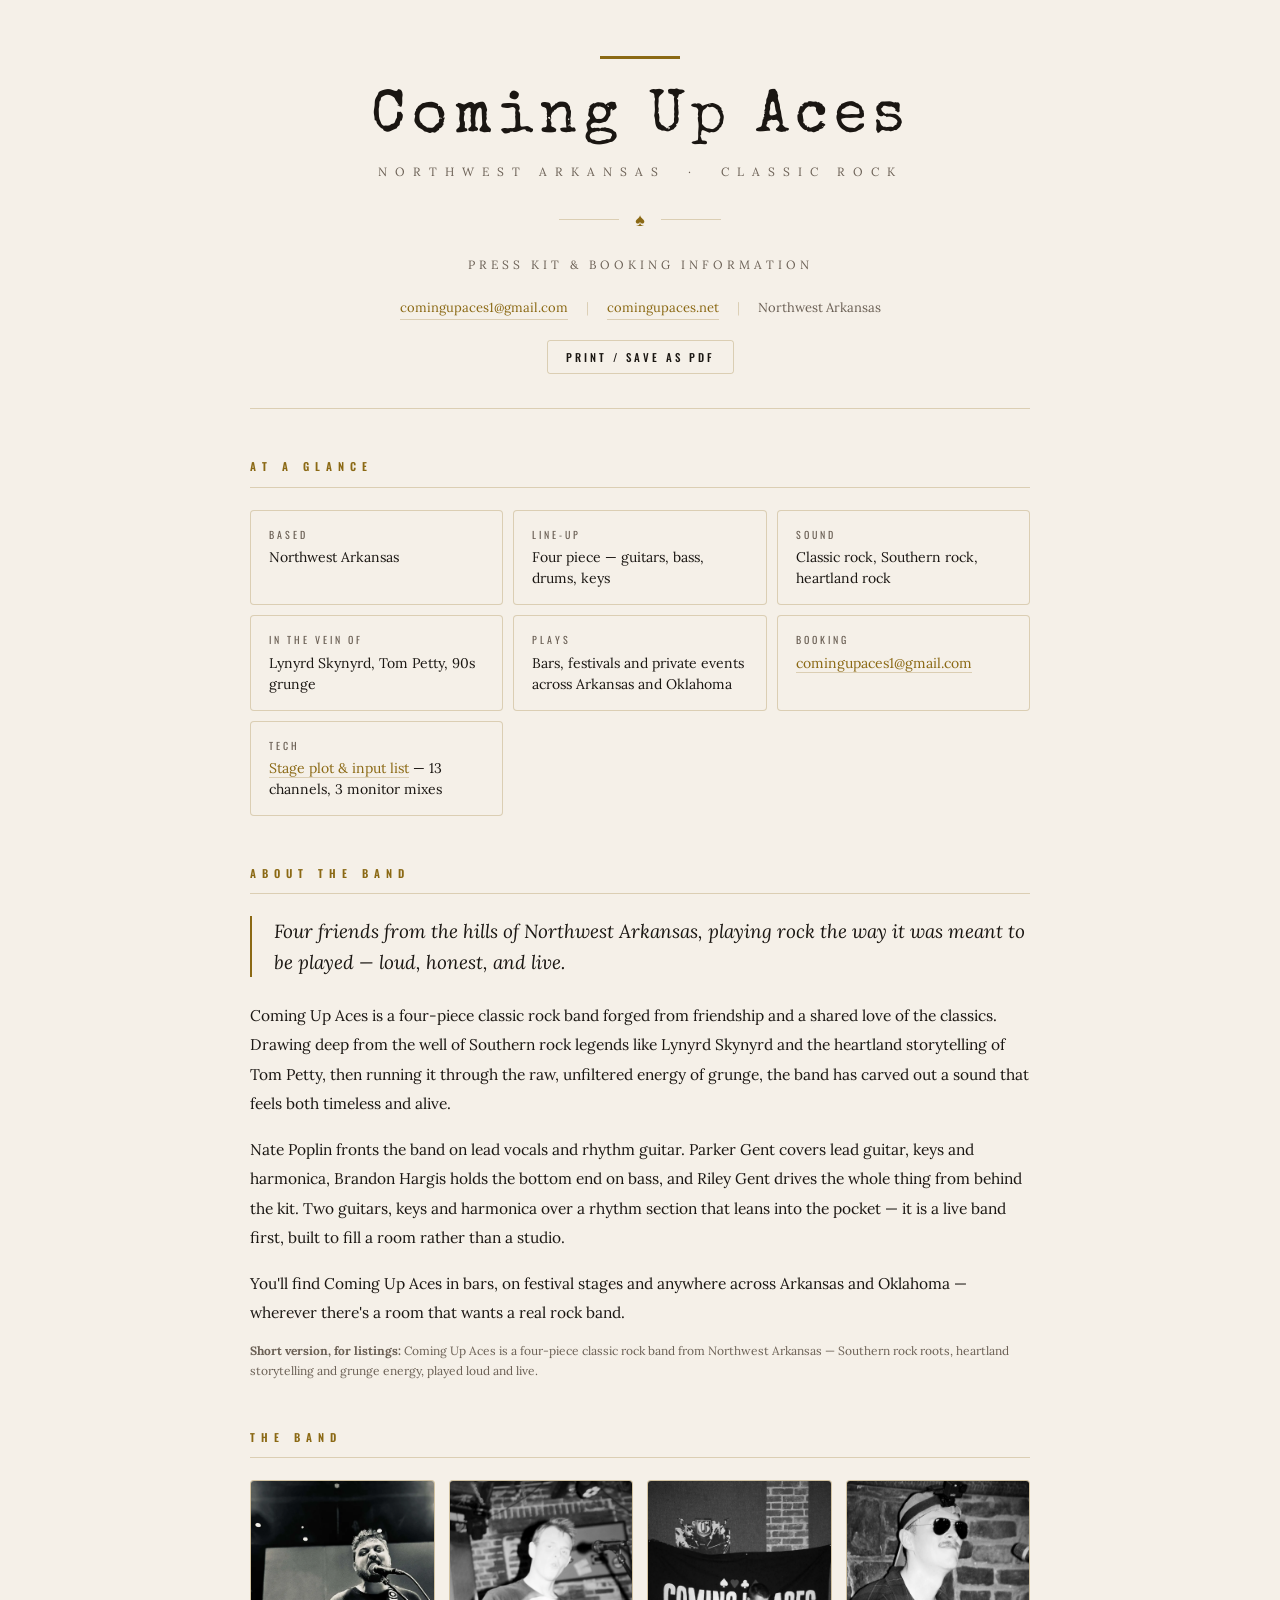
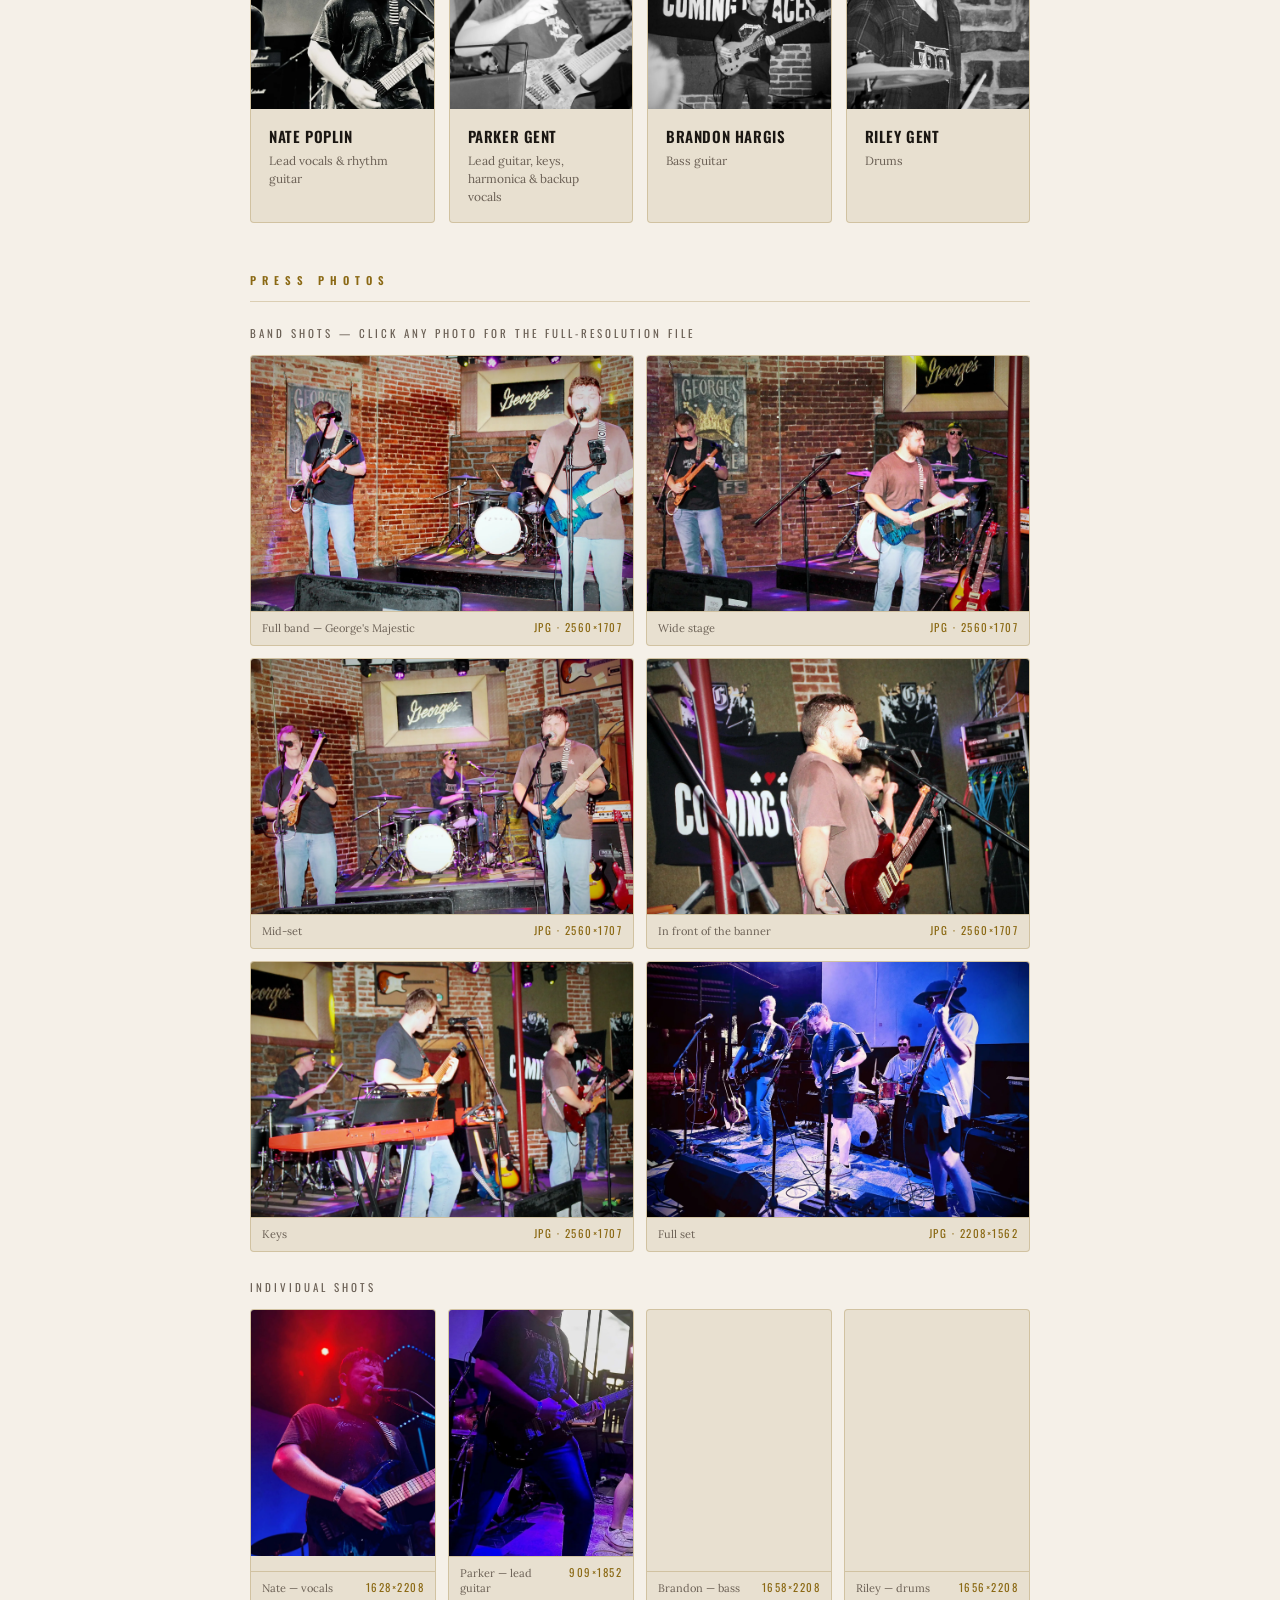
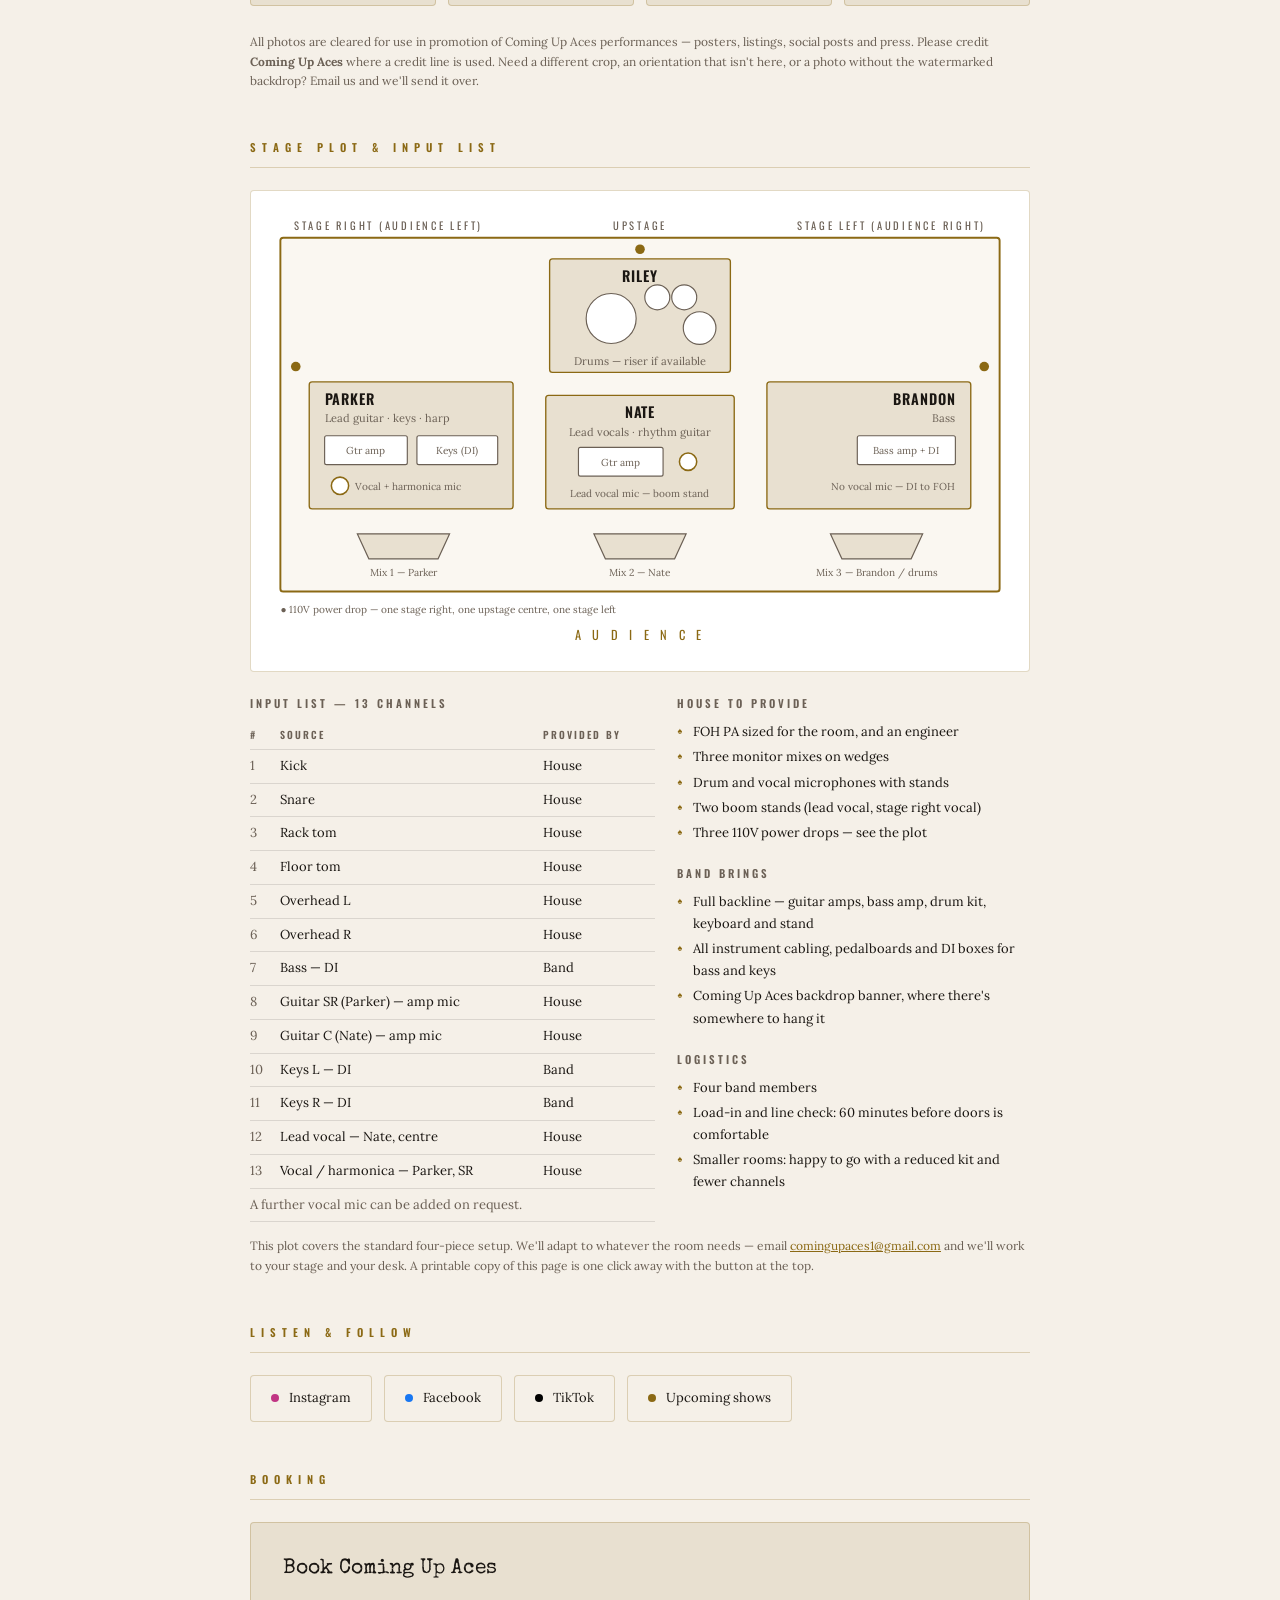
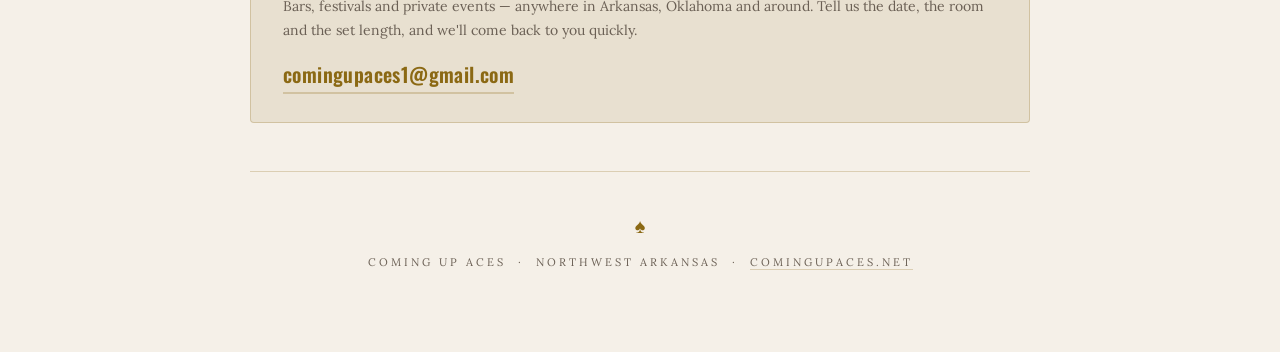
==== commit fee0bb7c: "Say it plainly on the plot: no vocal mic at stage left Parker confirmed Brandon doesn't sing. "No vo" ====
--- a/epk.html
+++ b/epk.html
@@ -696,7 +696,7 @@
         <text class="what" x="718" y="226" text-anchor="end">Bass</text>
         <rect class="gear" x="616" y="240" width="102" height="30" rx="2"/>
         <text class="tag" x="667" y="259" text-anchor="middle">Bass amp + DI</text>
-        <text class="tag" x="718" y="296" text-anchor="end">DI to FOH from the bass rig</text>
+        <text class="tag" x="718" y="296" text-anchor="end">No vocal mic — DI to FOH</text>
 
         <!-- monitors along the downstage edge -->
         <path class="wedge" d="M96 342 h96 l-12 26 h-72 z"/>
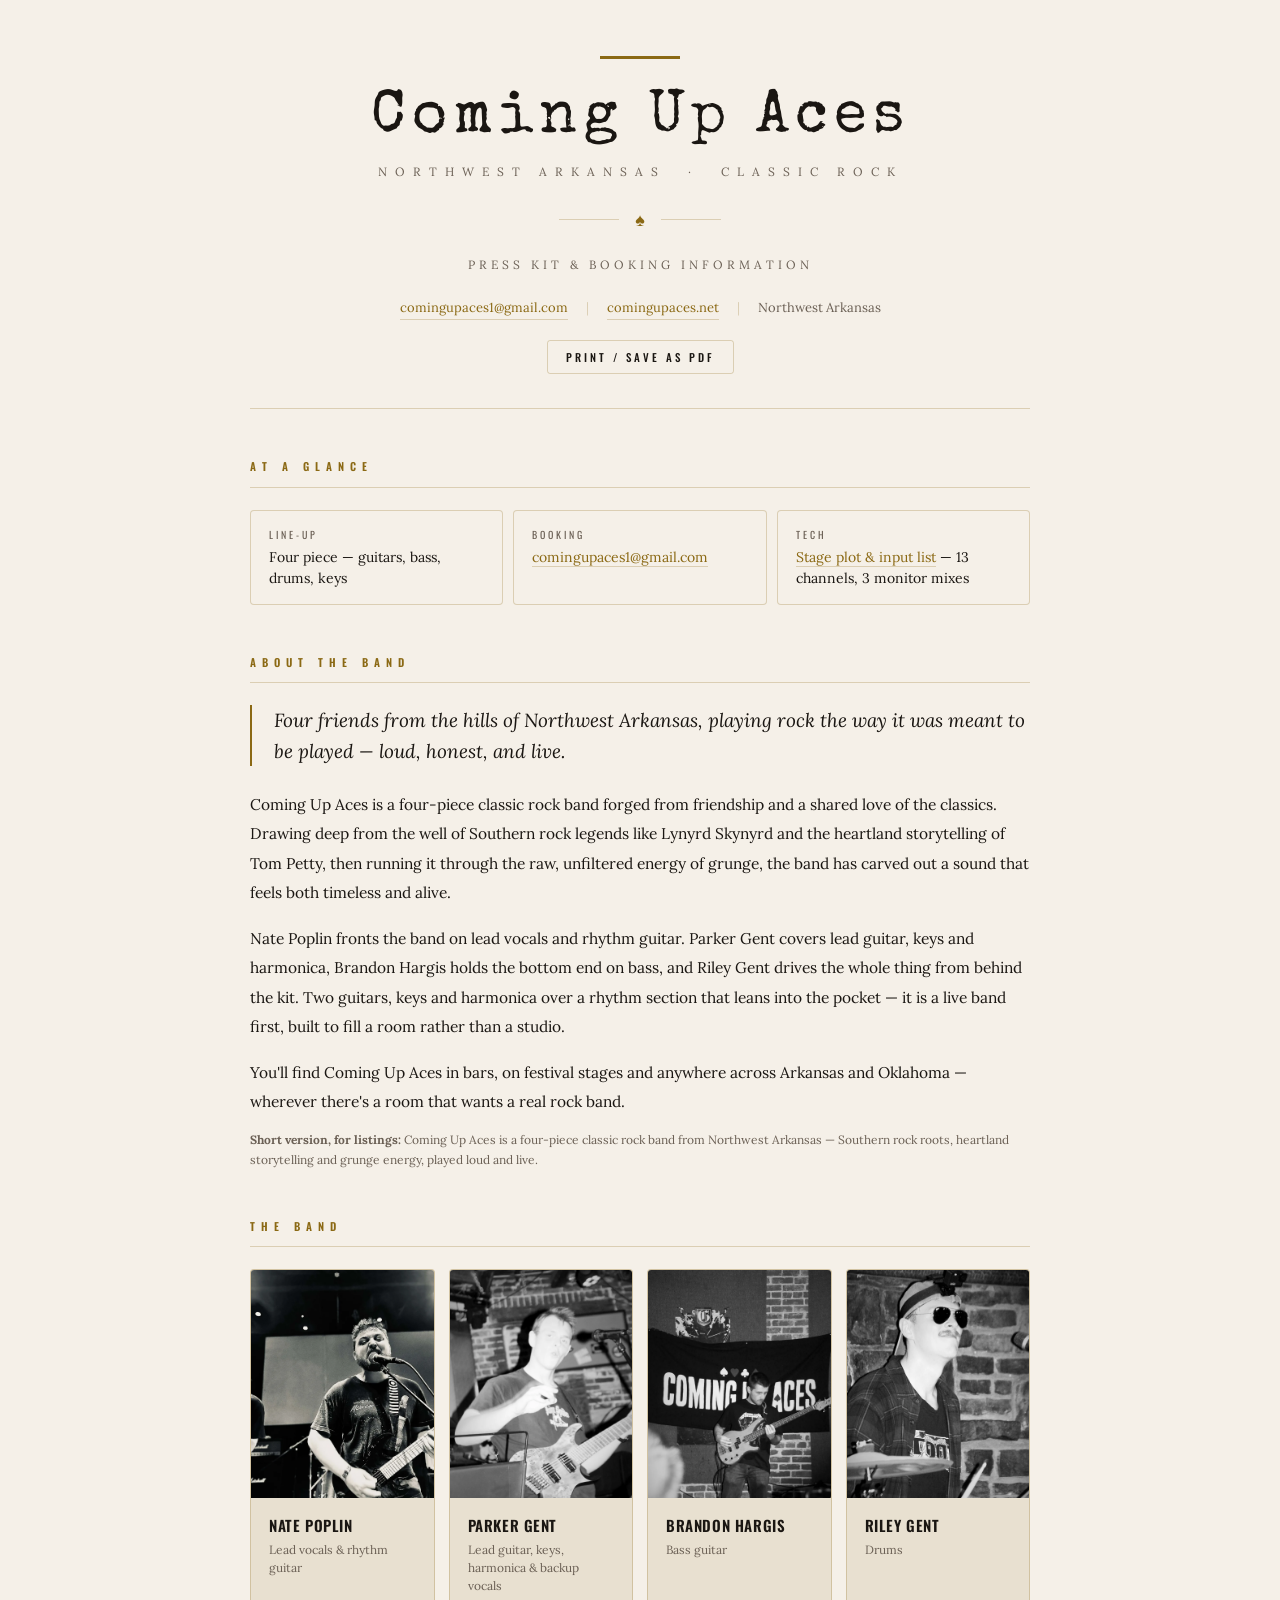
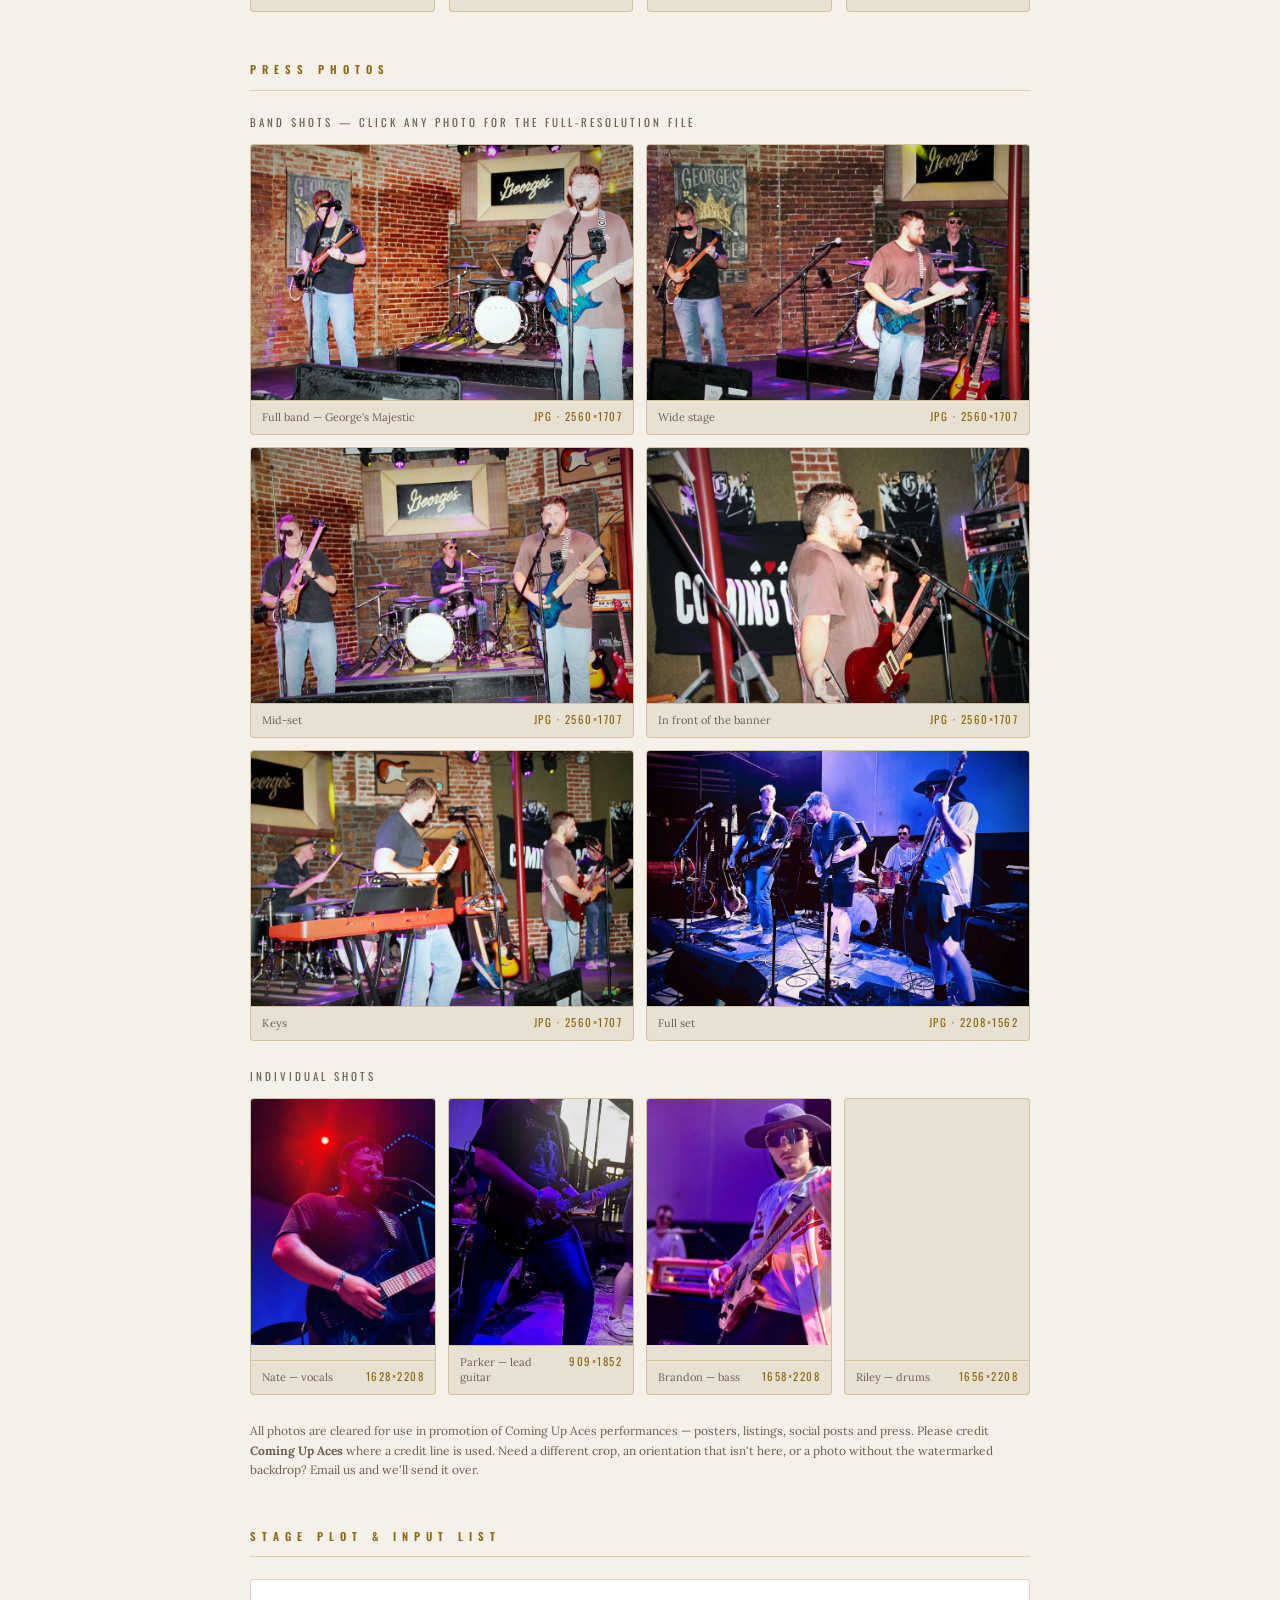
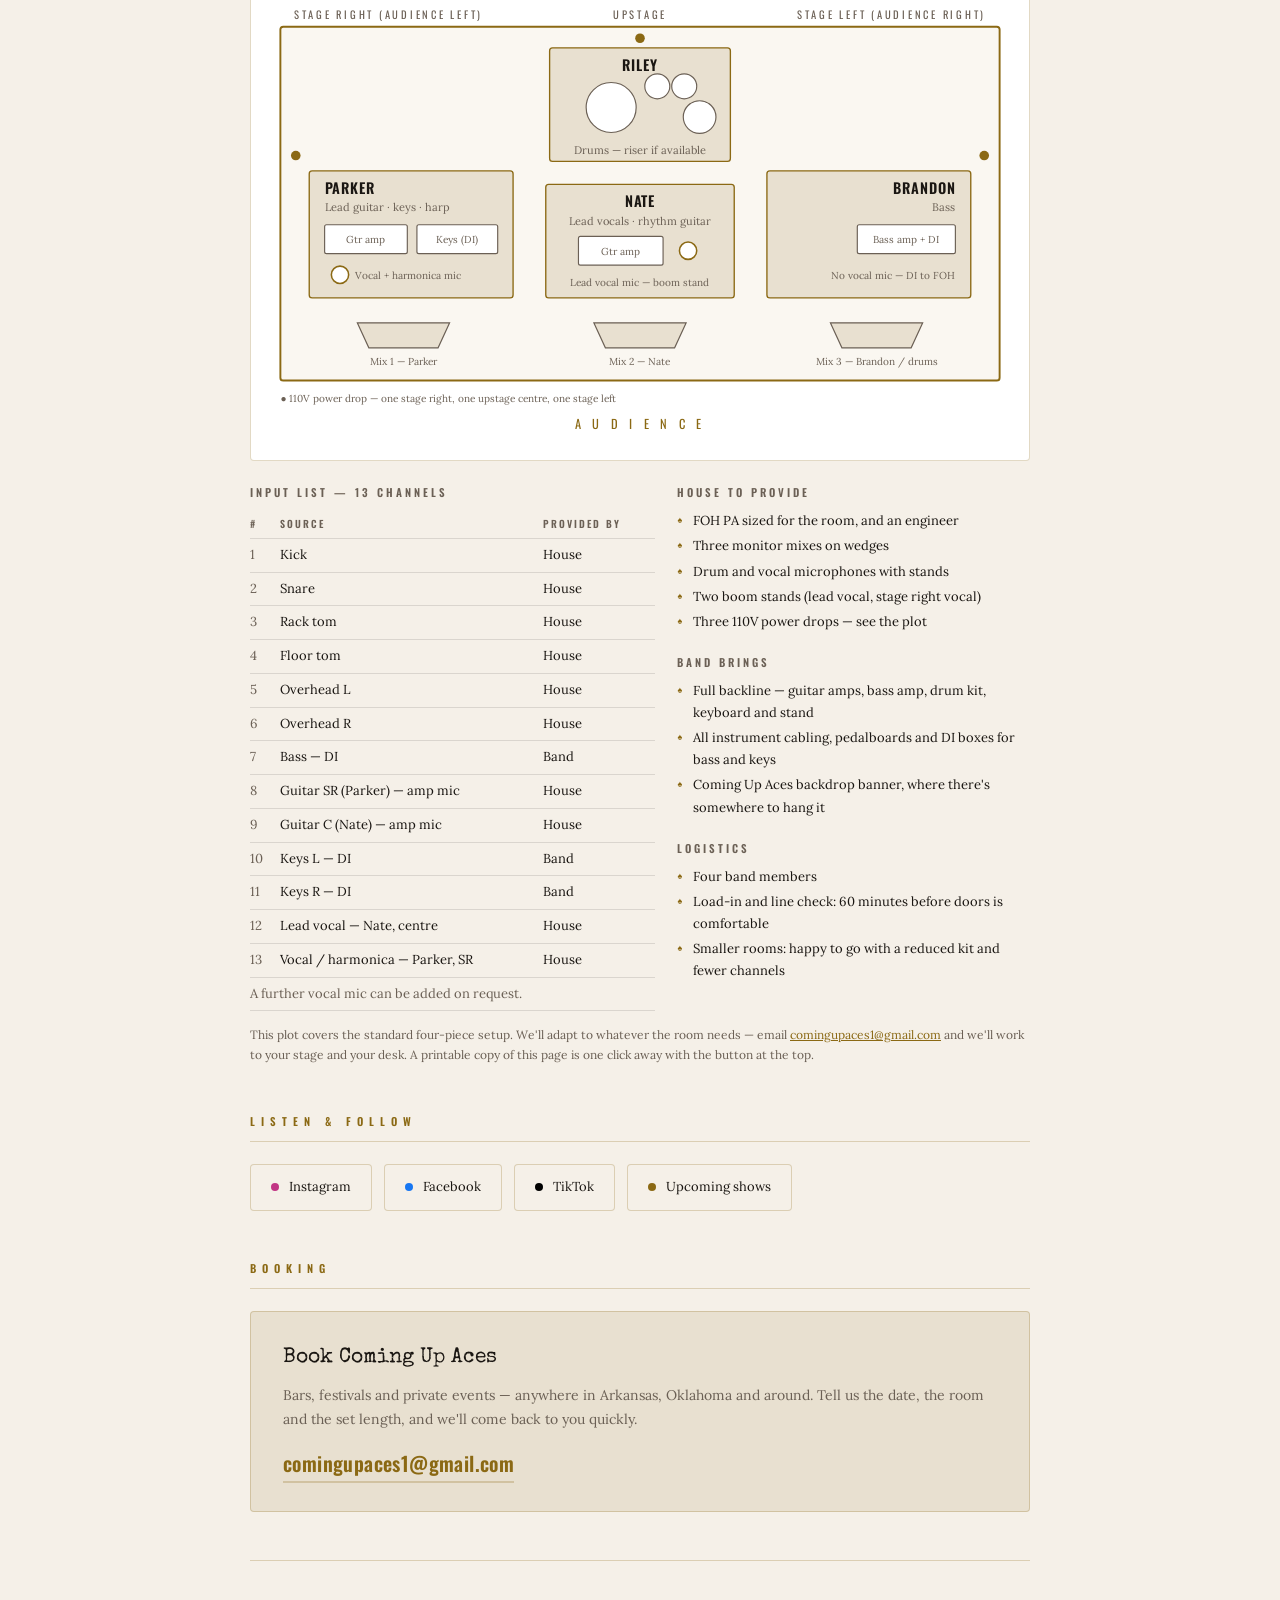
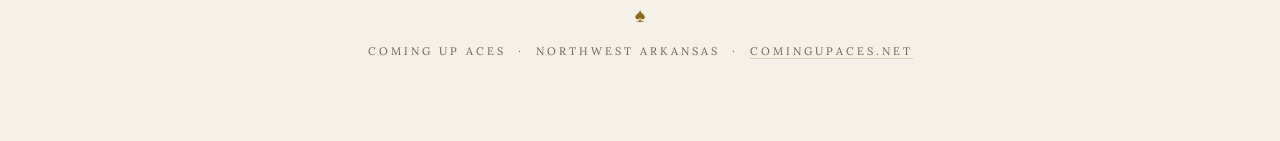
==== commit 74ce57fb: "Cut At a Glance down to line-up, booking and tech Based, Sound, In the vein of and Plays were all re" ====
--- a/epk.html
+++ b/epk.html
@@ -480,24 +480,8 @@
     <div class="section-label">At a Glance</div>
     <dl class="facts">
       <div class="fact">
-        <dt>Based</dt>
-        <dd>Northwest Arkansas</dd>
-      </div>
-      <div class="fact">
         <dt>Line-up</dt>
         <dd>Four piece — guitars, bass, drums, keys</dd>
-      </div>
-      <div class="fact">
-        <dt>Sound</dt>
-        <dd>Classic rock, Southern rock, heartland rock</dd>
-      </div>
-      <div class="fact">
-        <dt>In the vein of</dt>
-        <dd>Lynyrd Skynyrd, Tom Petty, 90s grunge</dd>
-      </div>
-      <div class="fact">
-        <dt>Plays</dt>
-        <dd>Bars, festivals and private events across Arkansas and Oklahoma</dd>
       </div>
       <div class="fact">
         <dt>Booking</dt>
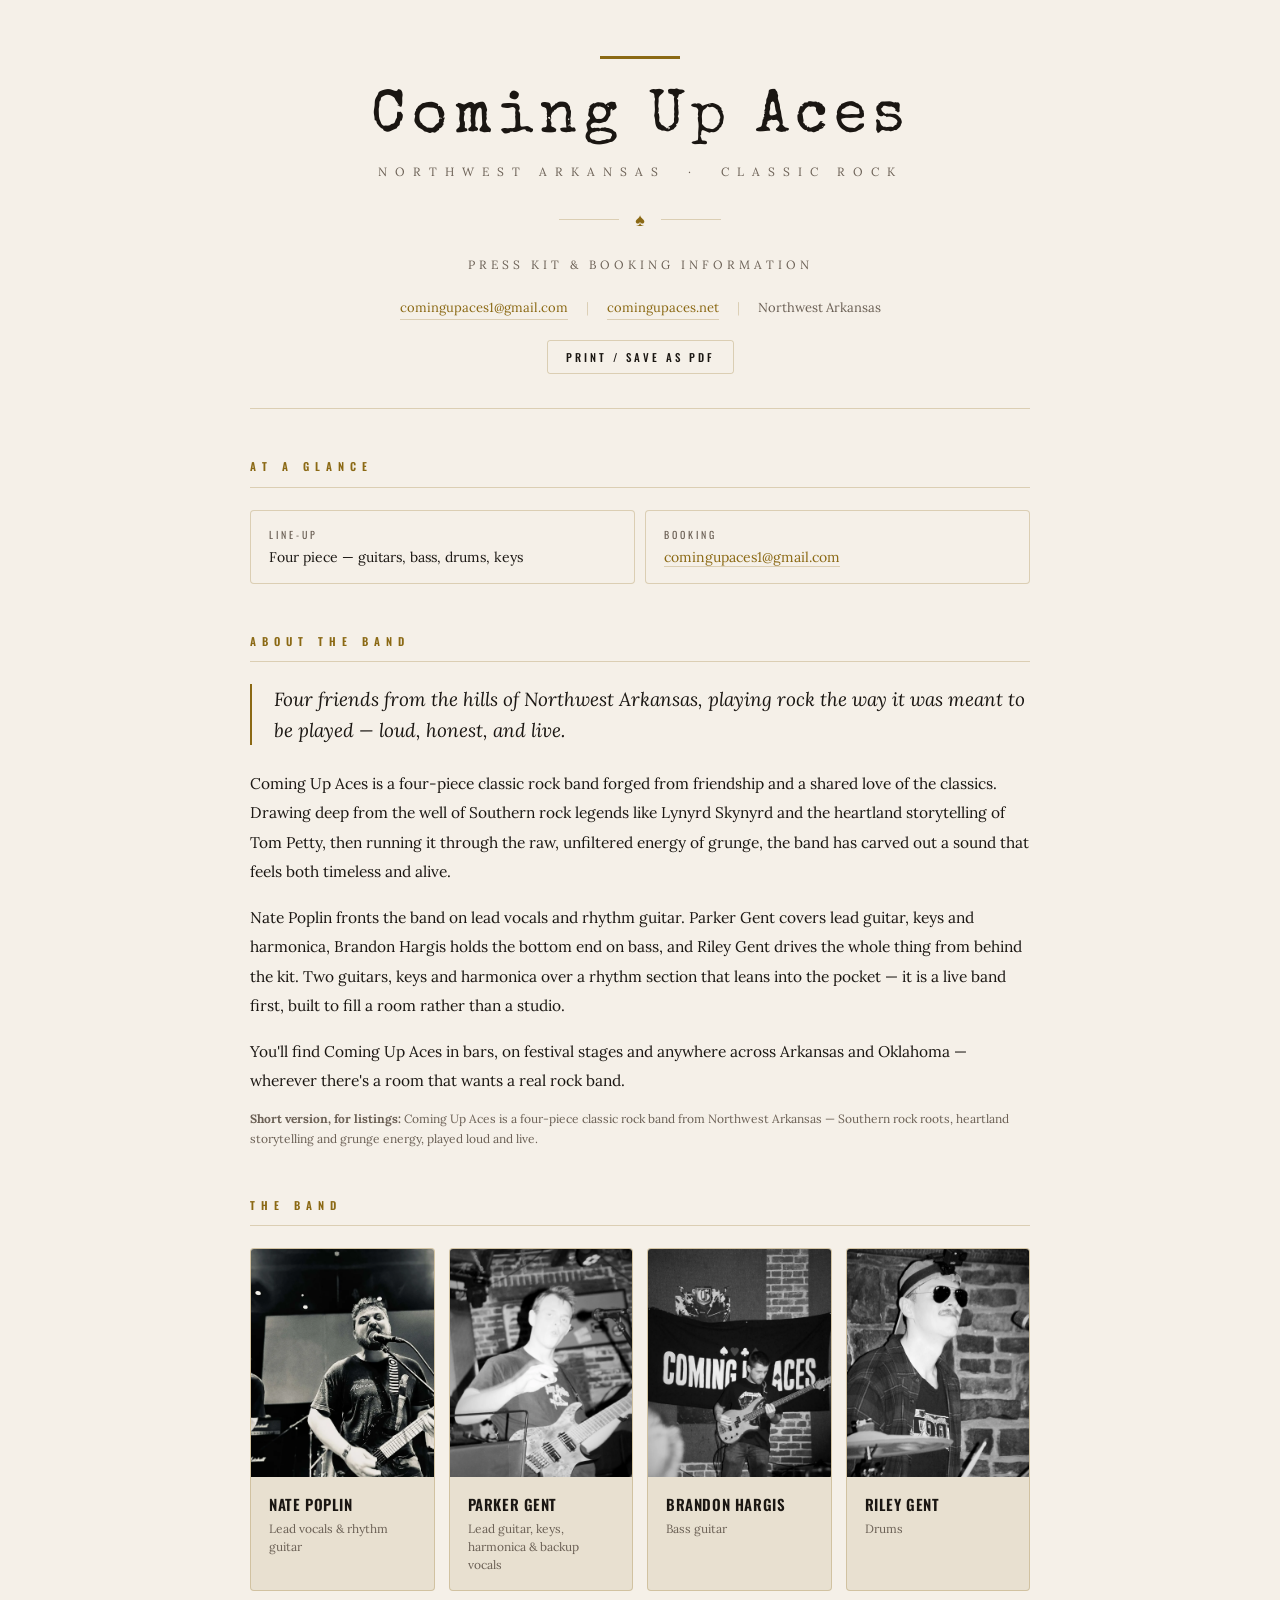
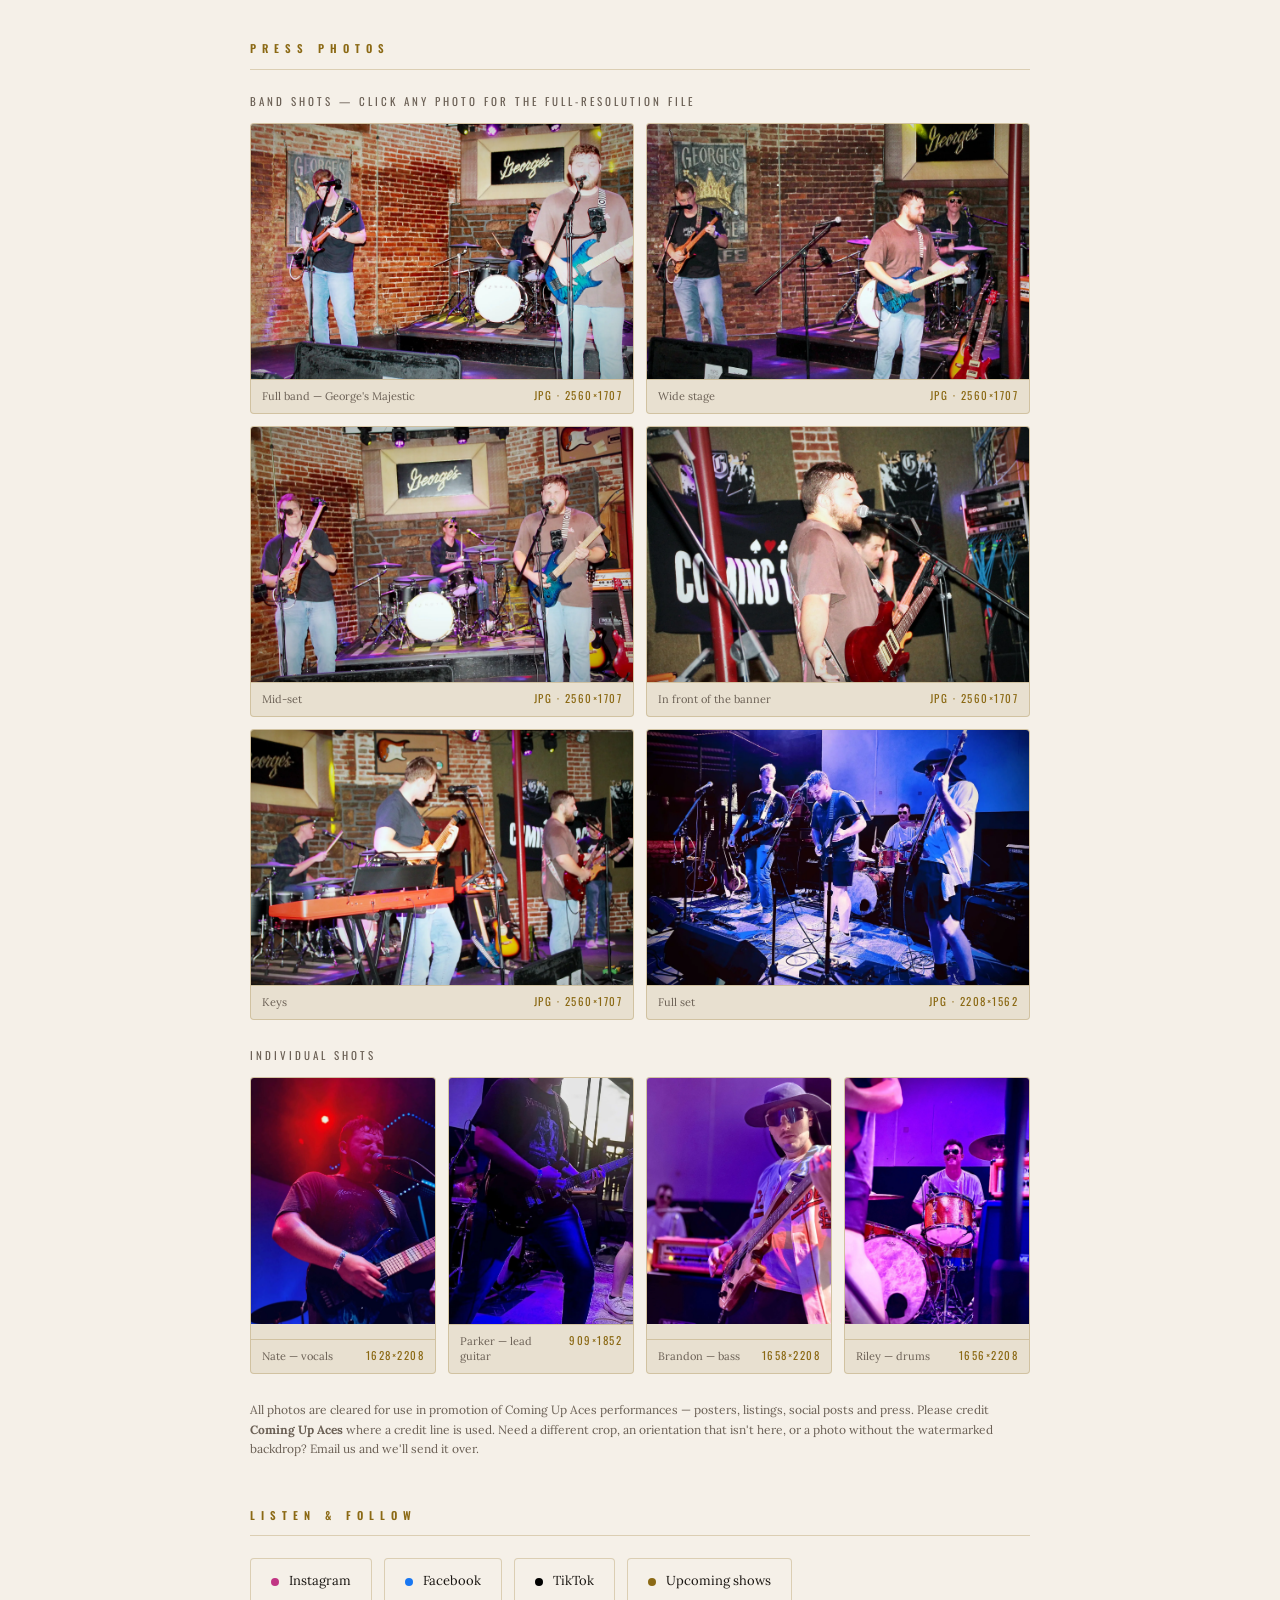
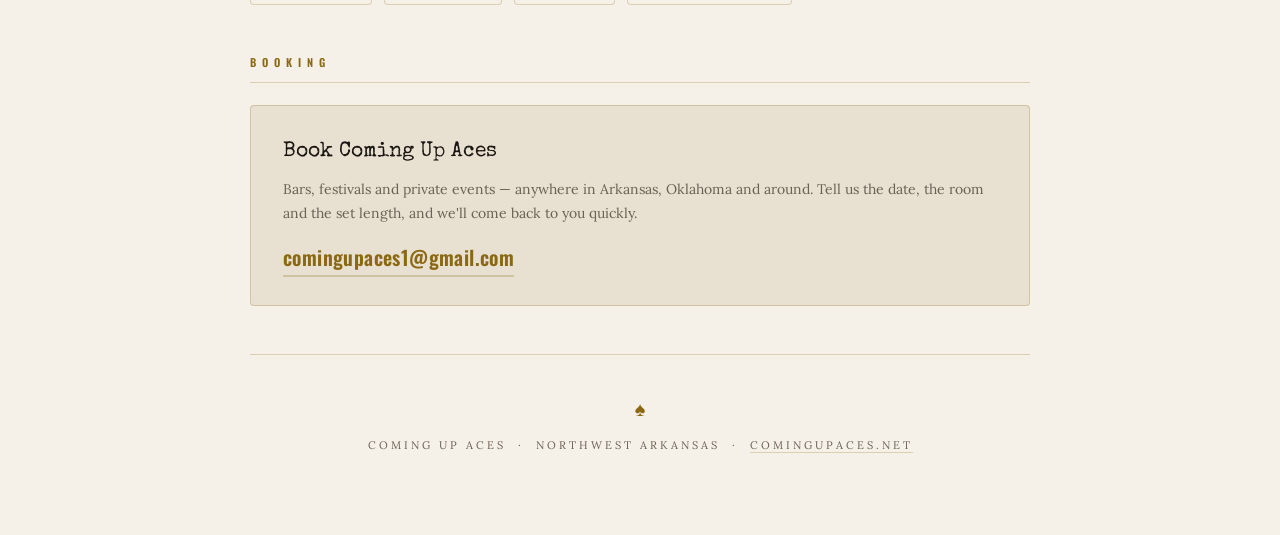
==== commit f984f186: "Pull the stage plot back out of the EPK It's being built separately and plugged into the site later," ====
--- a/epk.html
+++ b/epk.html
@@ -4,7 +4,7 @@
 <meta charset="UTF-8">
 <meta name="viewport" content="width=device-width, initial-scale=1.0">
 <title>Coming Up Aces — Press Kit</title>
-<meta name="description" content="Electronic press kit for Coming Up Aces, a four-piece classic rock band from Northwest Arkansas: bio, line-up, high-resolution press photos, stage plot and input list, and booking contact.">
+<meta name="description" content="Electronic press kit for Coming Up Aces, a four-piece classic rock band from Northwest Arkansas: bio, line-up, high-resolution press photos and booking contact.">
 
 <!--
   Photo setup:
@@ -24,9 +24,9 @@
   accent on cream; the site's brighter #C49A2A would wash out here. Same
   palette, different half of it. It keeps its own styles for that reason.
 
-  The stage plot and input list are drafted from the documented line-up and from
-  the live photos in this repo. Parker: confirm the channel count, the monitor
-  mixes and who needs a vocal mic before this goes to a production manager.
+  There is no stage plot here on purpose. A draft one shipped on 2026-09-11 and was
+  pulled the same day: it is being built separately and plugged in later, so don't
+  re-add an inline copy. See wiki/projects/coming-up-aces.md, "Stage plot (deferred)".
 -->
 
 <link rel="icon" href="data:image/svg+xml,%3Csvg xmlns='http://www.w3.org/2000/svg' viewBox='0 0 32 32'%3E%3Crect width='32' height='32' fill='%230a0806'/%3E%3Ctext x='16' y='25' font-size='26' text-anchor='middle' fill='%23C49A2A'%3E%E2%99%A0%3C/text%3E%3C/svg%3E">
@@ -34,7 +34,7 @@
 <meta property="og:type" content="website">
 <meta property="og:site_name" content="Coming Up Aces">
 <meta property="og:title" content="Coming Up Aces — Press Kit">
-<meta property="og:description" content="Bio, line-up, high-resolution press photos, stage plot and booking contact.">
+<meta property="og:description" content="Bio, line-up, high-resolution press photos and booking contact.">
 <meta property="og:url" content="https://comingupaces.net/epk">
 <meta property="og:image" content="https://comingupaces.net/photos/og.jpg">
 <meta name="twitter:card" content="summary_large_image">
@@ -306,64 +306,6 @@
     white-space: nowrap;
   }
 
-  /* ── STAGE PLOT ── */
-  .plot-frame {
-    background: #fff;
-    border: 1px solid var(--border);
-    border-radius: 4px;
-    padding: 14px;
-  }
-  .plot-frame svg { display: block; width: 100%; height: auto; }
-
-  .plot-cols {
-    display: grid;
-    grid-template-columns: 1.15fr 1fr;
-    gap: 22px;
-    margin-top: 22px;
-  }
-  table.inputs {
-    width: 100%;
-    border-collapse: collapse;
-    font-size: 13px;
-  }
-  table.inputs caption,
-  .req h3 {
-    font-family: var(--display);
-    font-size: 11px;
-    letter-spacing: 3px;
-    text-transform: uppercase;
-    color: var(--muted);
-    text-align: left;
-    padding-bottom: 8px;
-    font-weight: 600;
-  }
-  table.inputs th, table.inputs td {
-    text-align: left;
-    padding: 5px 8px 5px 0;
-    border-bottom: 1px solid var(--line);
-    vertical-align: top;
-  }
-  table.inputs th {
-    font-family: var(--display);
-    font-size: 10px;
-    letter-spacing: 2px;
-    text-transform: uppercase;
-    color: var(--muted);
-    font-weight: 600;
-  }
-  table.inputs td:first-child { width: 30px; color: var(--muted); }
-  .req ul { list-style: none; font-size: 13px; line-height: 1.7; }
-  .req li { padding-left: 16px; position: relative; margin-bottom: 3px; }
-  .req li::before {
-    content: '♠';
-    position: absolute;
-    left: 0;
-    color: var(--gold);
-    font-size: 9px;
-    top: 2px;
-  }
-  .req + .req { margin-top: 20px; }
-
   /* ── SOCIALS ── */
   .social-row { display: flex; flex-wrap: wrap; gap: 12px; }
   .social-btn {
@@ -422,12 +364,7 @@
   .footer-text a { color: var(--muted); text-decoration: none; border-bottom: 1px solid var(--border); }
 
   @media (max-width: 720px) {
-    .plot-cols { grid-template-columns: 1fr; }
     .photo-grid.tall { grid-template-columns: repeat(2, 1fr); }
-    /* Squeezed to phone width the plot's labels stop being readable. Let it
-       scroll inside its own frame instead — the page body still doesn't. */
-    .plot-frame { overflow-x: auto; }
-    .plot-frame svg { min-width: 560px; }
   }
   @media (max-width: 600px) {
     .page { padding: 40px 22px 60px; }
@@ -447,12 +384,10 @@
     .section { margin-bottom: 26px; page-break-inside: avoid; }
     .header { margin-bottom: 26px; padding-bottom: 20px; }
     .band-name { font-size: 34pt; }
-    .fact, .member, .booking-card, .shot, .plot-frame { background: #fff; }
+    .fact, .member, .booking-card, .shot { background: #fff; }
     .photo-grid.tall { grid-template-columns: repeat(4, 1fr); }
     .shot-meta .dl { display: none; }
     a { color: var(--ink); }
-    /* The stage plot is the page a production manager actually prints. */
-    #stage-plot { page-break-before: always; }
   }
 </style>
 </head>
@@ -486,10 +421,6 @@
       <div class="fact">
         <dt>Booking</dt>
         <dd><a href="mailto:comingupaces1@gmail.com">comingupaces1@gmail.com</a></dd>
-      </div>
-      <div class="fact">
-        <dt>Tech</dt>
-        <dd><a href="#stage-plot">Stage plot &amp; input list</a> — 13 channels, 3 monitor mixes</dd>
       </div>
     </dl>
   </section>
@@ -611,155 +542,6 @@
       without the watermarked backdrop? Email us and we'll send it over.</p>
   </section>
 
-  <!-- STAGE PLOT -->
-  <section class="section" id="stage-plot">
-    <div class="section-label">Stage Plot &amp; Input List</div>
-
-    <div class="plot-frame">
-      <svg viewBox="0 0 780 470" role="img" aria-labelledby="plot-title plot-desc">
-        <title id="plot-title">Coming Up Aces stage plot</title>
-        <desc id="plot-desc">Audience view. Drums upstage centre on a riser; lead guitar, keys
-          and a vocal mic at stage right; lead vocals and rhythm guitar downstage centre; bass at
-          stage left. Three monitor wedges along the downstage edge and three power drops.</desc>
-
-        <style>
-          .stage    { fill: #faf7f1; stroke: #8B6914; stroke-width: 2; }
-          .box      { fill: #e8e0d0; stroke: #8B6914; stroke-width: 1.4; }
-          .gear     { fill: #fff; stroke: #6b6055; stroke-width: 1.2; }
-          .wedge    { fill: #e8e0d0; stroke: #6b6055; stroke-width: 1.2; }
-          .who      { font-family: 'Oswald', 'Arial Narrow', sans-serif; font-size: 15px;
-                      font-weight: 600; letter-spacing: 0.06em; fill: #1a1612; }
-          .what     { font-family: 'Lora', Georgia, serif; font-size: 11.5px; fill: #6b6055; }
-          .tag      { font-family: 'Lora', Georgia, serif; font-size: 10.5px; fill: #6b6055; }
-          .edge     { font-family: 'Oswald', 'Arial Narrow', sans-serif; font-size: 11px;
-                      letter-spacing: 0.26em; fill: #6b6055; }
-          .aud      { font-family: 'Oswald', 'Arial Narrow', sans-serif; font-size: 13px;
-                      letter-spacing: 0.34em; fill: #8B6914; }
-          .mic circle { fill: #fff; stroke: #8B6914; stroke-width: 1.6; }
-          .pwr      { fill: #8B6914; }
-        </style>
-
-        <!-- stage floor -->
-        <rect class="stage" x="16" y="34" width="748" height="368" rx="3"/>
-        <text class="edge" x="30" y="26">STAGE RIGHT (AUDIENCE LEFT)</text>
-        <text class="edge" x="390" y="26" text-anchor="middle">UPSTAGE</text>
-        <text class="edge" x="750" y="26" text-anchor="end">STAGE LEFT (AUDIENCE RIGHT)</text>
-
-        <!-- DRUMS — upstage centre, on a riser -->
-        <rect class="box" x="296" y="56" width="188" height="118" rx="3"/>
-        <circle class="gear" cx="360" cy="118" r="26"/>
-        <circle class="gear" cx="408" cy="96" r="13"/>
-        <circle class="gear" cx="436" cy="96" r="13"/>
-        <circle class="gear" cx="452" cy="128" r="17"/>
-        <text class="who" x="390" y="80" text-anchor="middle">RILEY</text>
-        <text class="what" x="390" y="166" text-anchor="middle">Drums — riser if available</text>
-
-        <!-- PARKER — stage right -->
-        <rect class="box" x="46" y="184" width="212" height="132" rx="3"/>
-        <text class="who" x="62" y="208">PARKER</text>
-        <text class="what" x="62" y="226">Lead guitar · keys · harp</text>
-        <rect class="gear" x="62" y="240" width="86" height="30" rx="2"/>
-        <text class="tag" x="105" y="259" text-anchor="middle">Gtr amp</text>
-        <rect class="gear" x="158" y="240" width="84" height="30" rx="2"/>
-        <text class="tag" x="200" y="259" text-anchor="middle">Keys (DI)</text>
-        <g class="mic"><circle cx="78" cy="292" r="9"/></g>
-        <text class="tag" x="94" y="296">Vocal + harmonica mic</text>
-
-        <!-- NATE — downstage centre -->
-        <rect class="box" x="292" y="198" width="196" height="118" rx="3"/>
-        <text class="who" x="390" y="222" text-anchor="middle">NATE</text>
-        <text class="what" x="390" y="240" text-anchor="middle">Lead vocals · rhythm guitar</text>
-        <rect class="gear" x="326" y="252" width="88" height="30" rx="2"/>
-        <text class="tag" x="370" y="271" text-anchor="middle">Gtr amp</text>
-        <g class="mic"><circle cx="440" cy="267" r="9"/></g>
-        <text class="tag" x="390" y="304" text-anchor="middle">Lead vocal mic — boom stand</text>
-
-        <!-- BRANDON — stage left -->
-        <rect class="box" x="522" y="184" width="212" height="132" rx="3"/>
-        <text class="who" x="718" y="208" text-anchor="end">BRANDON</text>
-        <text class="what" x="718" y="226" text-anchor="end">Bass</text>
-        <rect class="gear" x="616" y="240" width="102" height="30" rx="2"/>
-        <text class="tag" x="667" y="259" text-anchor="middle">Bass amp + DI</text>
-        <text class="tag" x="718" y="296" text-anchor="end">No vocal mic — DI to FOH</text>
-
-        <!-- monitors along the downstage edge -->
-        <path class="wedge" d="M96 342 h96 l-12 26 h-72 z"/>
-        <path class="wedge" d="M342 342 h96 l-12 26 h-72 z"/>
-        <path class="wedge" d="M588 342 h96 l-12 26 h-72 z"/>
-        <text class="tag" x="144" y="386" text-anchor="middle">Mix 1 — Parker</text>
-        <text class="tag" x="390" y="386" text-anchor="middle">Mix 2 — Nate</text>
-        <text class="tag" x="636" y="386" text-anchor="middle">Mix 3 — Brandon / drums</text>
-
-        <!-- power drops -->
-        <circle class="pwr" cx="32" cy="168" r="5"/>
-        <circle class="pwr" cx="390" cy="46" r="5"/>
-        <circle class="pwr" cx="748" cy="168" r="5"/>
-        <text class="tag" x="16" y="424">● 110V power drop — one stage right, one upstage centre, one stage left</text>
-
-        <text class="aud" x="390" y="452" text-anchor="middle">A U D I E N C E</text>
-      </svg>
-    </div>
-
-    <div class="plot-cols">
-      <table class="inputs">
-        <caption>Input list — 13 channels</caption>
-        <thead>
-          <tr><th>#</th><th>Source</th><th>Provided by</th></tr>
-        </thead>
-        <tbody>
-          <tr><td>1</td><td>Kick</td><td>House</td></tr>
-          <tr><td>2</td><td>Snare</td><td>House</td></tr>
-          <tr><td>3</td><td>Rack tom</td><td>House</td></tr>
-          <tr><td>4</td><td>Floor tom</td><td>House</td></tr>
-          <tr><td>5</td><td>Overhead L</td><td>House</td></tr>
-          <tr><td>6</td><td>Overhead R</td><td>House</td></tr>
-          <tr><td>7</td><td>Bass — DI</td><td>Band</td></tr>
-          <tr><td>8</td><td>Guitar SR (Parker) — amp mic</td><td>House</td></tr>
-          <tr><td>9</td><td>Guitar C (Nate) — amp mic</td><td>House</td></tr>
-          <tr><td>10</td><td>Keys L — DI</td><td>Band</td></tr>
-          <tr><td>11</td><td>Keys R — DI</td><td>Band</td></tr>
-          <tr><td>12</td><td>Lead vocal — Nate, centre</td><td>House</td></tr>
-          <tr><td>13</td><td>Vocal / harmonica — Parker, SR</td><td>House</td></tr>
-          <tr><td colspan="3" style="color:#6b6055">A further vocal mic can be added on request.</td></tr>
-        </tbody>
-      </table>
-
-      <div>
-        <div class="req">
-          <h3>House to provide</h3>
-          <ul>
-            <li>FOH PA sized for the room, and an engineer</li>
-            <li>Three monitor mixes on wedges</li>
-            <li>Drum and vocal microphones with stands</li>
-            <li>Two boom stands (lead vocal, stage right vocal)</li>
-            <li>Three 110V power drops — see the plot</li>
-          </ul>
-        </div>
-        <div class="req">
-          <h3>Band brings</h3>
-          <ul>
-            <li>Full backline — guitar amps, bass amp, drum kit, keyboard and stand</li>
-            <li>All instrument cabling, pedalboards and DI boxes for bass and keys</li>
-            <li>Coming Up Aces backdrop banner, where there's somewhere to hang it</li>
-          </ul>
-        </div>
-        <div class="req">
-          <h3>Logistics</h3>
-          <ul>
-            <li>Four band members</li>
-            <li>Load-in and line check: 60 minutes before doors is comfortable</li>
-            <li>Smaller rooms: happy to go with a reduced kit and fewer channels</li>
-          </ul>
-        </div>
-      </div>
-    </div>
-
-    <p class="note">This plot covers the standard four-piece setup. We'll adapt to whatever the
-      room needs — email <a href="mailto:comingupaces1@gmail.com">comingupaces1@gmail.com</a> and
-      we'll work to your stage and your desk. A printable copy of this page is one click away
-      with the button at the top.</p>
-  </section>
-
   <!-- FOLLOW -->
   <section class="section">
     <div class="section-label">Listen &amp; Follow</div>
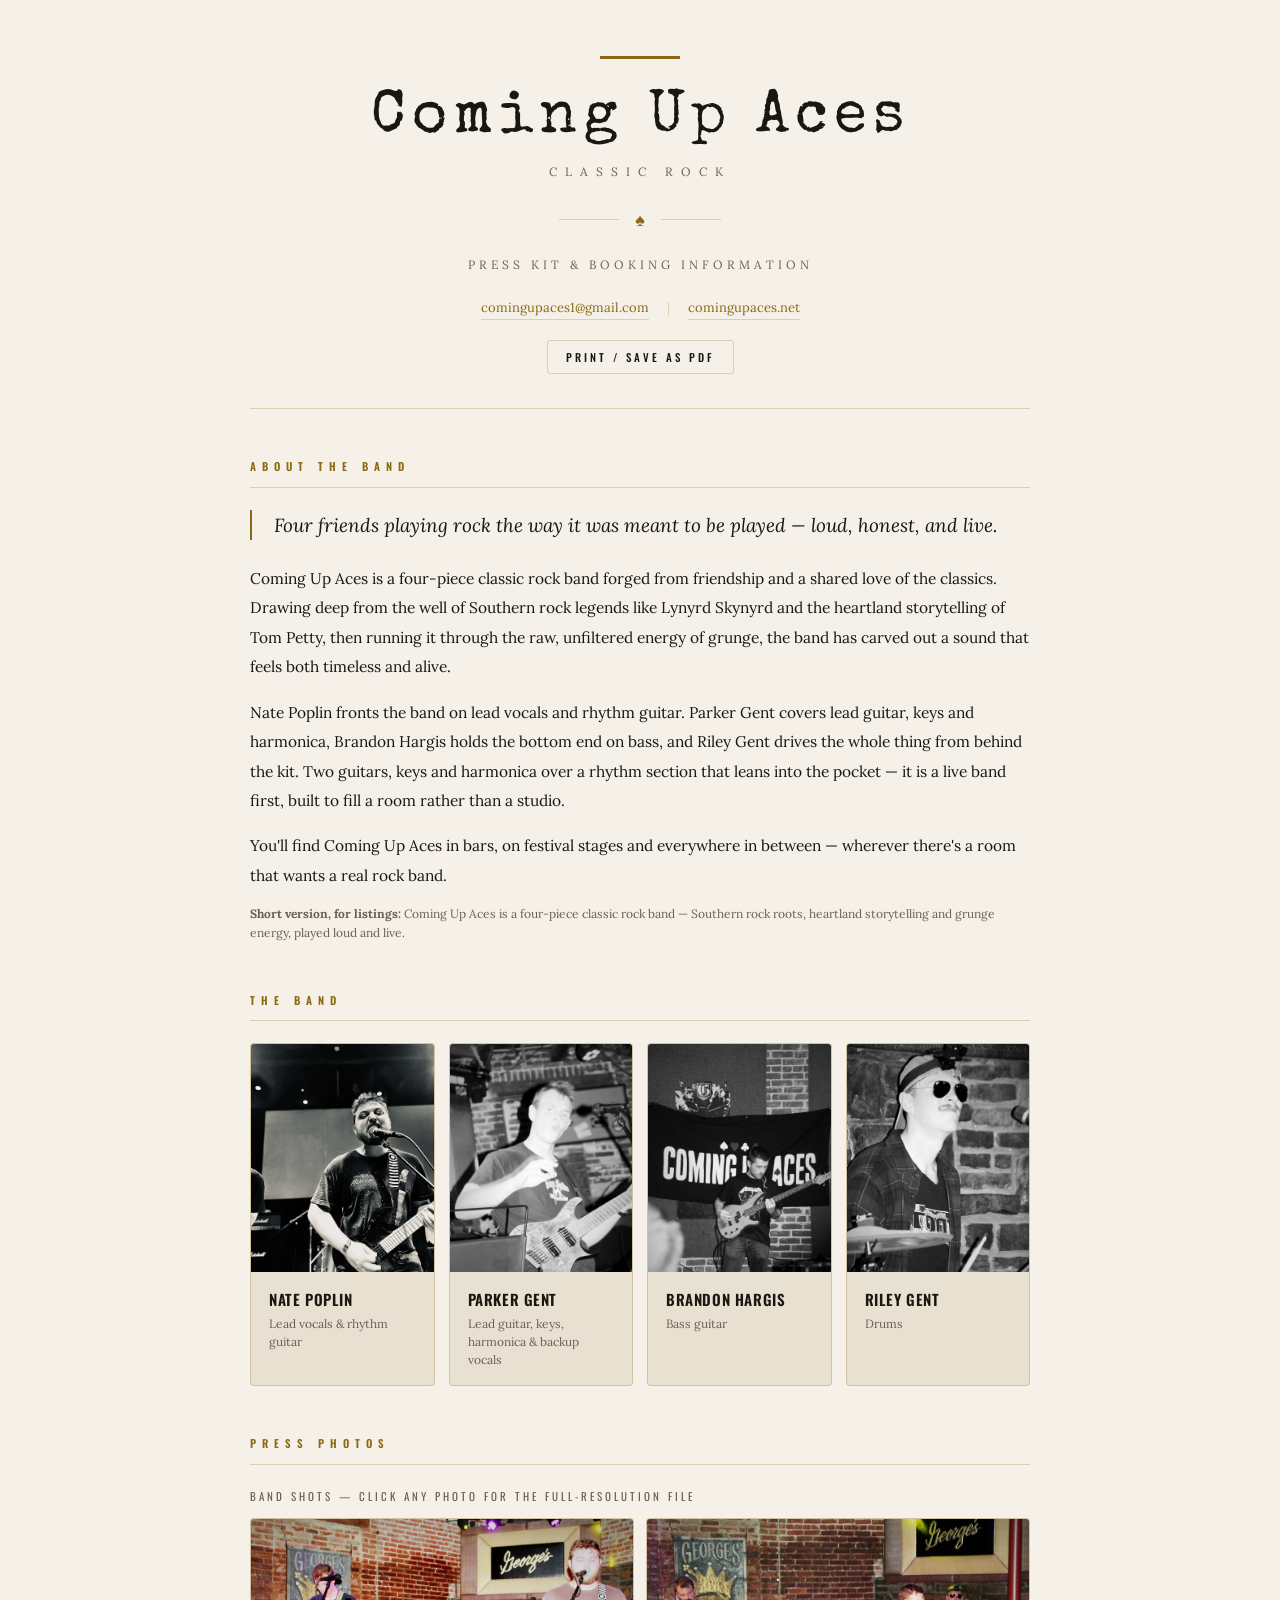
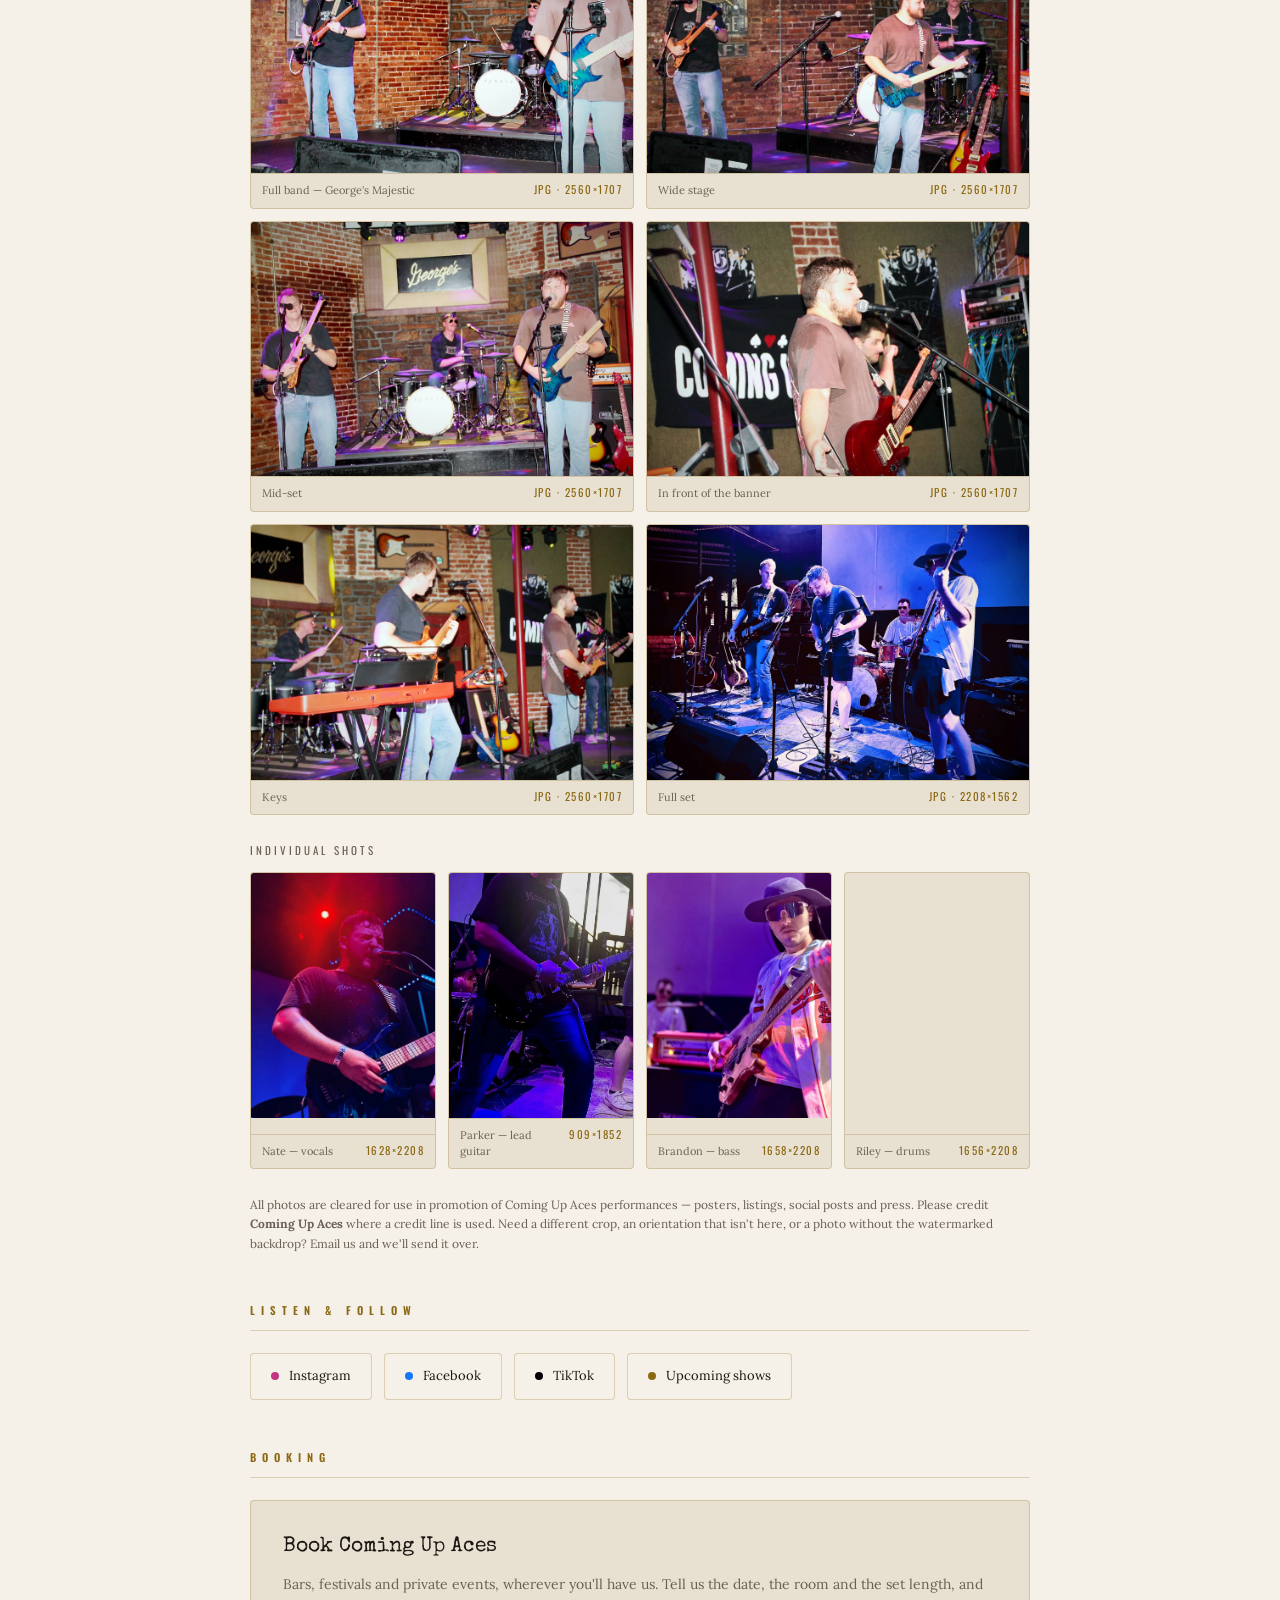
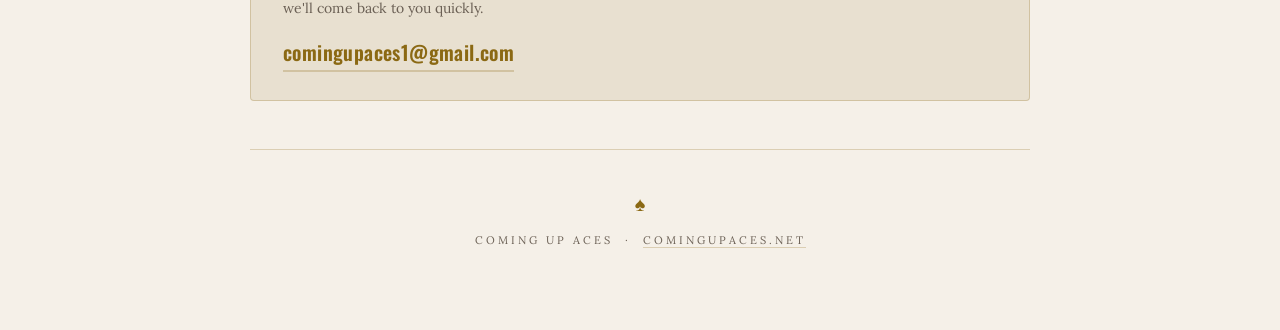
==== commit 18595a47: "Drop At a Glance, and keep the region out of the public copy At a Glance is gone entirely — section," ====
--- a/epk.html
+++ b/epk.html
@@ -4,7 +4,7 @@
 <meta charset="UTF-8">
 <meta name="viewport" content="width=device-width, initial-scale=1.0">
 <title>Coming Up Aces — Press Kit</title>
-<meta name="description" content="Electronic press kit for Coming Up Aces, a four-piece classic rock band from Northwest Arkansas: bio, line-up, high-resolution press photos and booking contact.">
+<meta name="description" content="Electronic press kit for Coming Up Aces, a four-piece classic rock band: bio, line-up, high-resolution press photos and booking contact.">
 
 <!--
   Photo setup:
@@ -177,32 +177,6 @@
     line-height: 1.6;
     margin-top: 14px;
   }
-
-  /* ── AT A GLANCE ── */
-  /* Separate bordered cards rather than a 1px-gap table: the fact count doesn't
-     divide evenly into the column count at every width, and a gap grid paints
-     the leftover cells as a solid block. */
-  .facts {
-    display: grid;
-    grid-template-columns: repeat(auto-fit, minmax(200px, 1fr));
-    gap: 10px;
-  }
-  .fact {
-    background: var(--cream);
-    border: 1px solid var(--border);
-    border-radius: 4px;
-    padding: 15px 18px;
-  }
-  .fact dt {
-    font-family: var(--display);
-    font-size: 10px;
-    letter-spacing: 3px;
-    text-transform: uppercase;
-    color: var(--muted);
-    margin-bottom: 4px;
-  }
-  .fact dd { font-size: 14px; line-height: 1.5; }
-  .fact dd a { text-decoration: none; border-bottom: 1px solid var(--border); }
 
   /* ── BIO ── */
   .bio-lede {
@@ -384,7 +358,7 @@
     .section { margin-bottom: 26px; page-break-inside: avoid; }
     .header { margin-bottom: 26px; padding-bottom: 20px; }
     .band-name { font-size: 34pt; }
-    .fact, .member, .booking-card, .shot { background: #fff; }
+    .member, .booking-card, .shot { background: #fff; }
     .photo-grid.tall { grid-template-columns: repeat(4, 1fr); }
     .shot-meta .dl { display: none; }
     a { color: var(--ink); }
@@ -397,39 +371,22 @@
   <!-- HEADER -->
   <header class="header">
     <div class="band-name">Coming Up Aces</div>
-    <div class="band-sub">Northwest Arkansas &nbsp;·&nbsp; Classic Rock</div>
+    <div class="band-sub">Classic Rock</div>
     <div class="header-rule"><span class="spade">♠</span></div>
     <div class="kit-label">Press Kit &amp; Booking Information</div>
     <div class="header-contact">
       <a href="mailto:comingupaces1@gmail.com">comingupaces1@gmail.com</a>
       <span class="sep">|</span>
       <a href="https://comingupaces.net">comingupaces.net</a>
-      <span class="sep">|</span>
-      <span>Northwest Arkansas</span>
     </div>
     <button class="print-btn" type="button" onclick="window.print()">Print / Save as PDF</button>
   </header>
-
-  <!-- AT A GLANCE -->
-  <section class="section">
-    <div class="section-label">At a Glance</div>
-    <dl class="facts">
-      <div class="fact">
-        <dt>Line-up</dt>
-        <dd>Four piece — guitars, bass, drums, keys</dd>
-      </div>
-      <div class="fact">
-        <dt>Booking</dt>
-        <dd><a href="mailto:comingupaces1@gmail.com">comingupaces1@gmail.com</a></dd>
-      </div>
-    </dl>
-  </section>
 
   <!-- BIO -->
   <section class="section">
     <div class="section-label">About the Band</div>
-    <p class="bio-lede">Four friends from the hills of Northwest Arkansas, playing rock
-      the way it was meant to be played — loud, honest, and live.</p>
+    <p class="bio-lede">Four friends playing rock the way it was meant to be played —
+      loud, honest, and live.</p>
     <div class="bio">
       <p>Coming Up Aces is a four-piece classic rock band forged from friendship and a
         shared love of the classics. Drawing deep from the well of Southern rock legends
@@ -441,12 +398,12 @@
         Riley Gent drives the whole thing from behind the kit. Two guitars, keys and harmonica
         over a rhythm section that leans into the pocket — it is a live band first, built to fill
         a room rather than a studio.</p>
-      <p>You'll find Coming Up Aces in bars, on festival stages and anywhere across Arkansas
-        and Oklahoma — wherever there's a room that wants a real rock band.</p>
+      <p>You'll find Coming Up Aces in bars, on festival stages and everywhere in between —
+        wherever there's a room that wants a real rock band.</p>
     </div>
     <p class="note"><strong>Short version, for listings:</strong> Coming Up Aces is a four-piece
-      classic rock band from Northwest Arkansas — Southern rock roots, heartland storytelling
-      and grunge energy, played loud and live.</p>
+      classic rock band — Southern rock roots, heartland storytelling and grunge energy, played
+      loud and live.</p>
   </section>
 
   <!-- BAND -->
@@ -566,9 +523,8 @@
     <div class="section-label">Booking</div>
     <div class="booking-card">
       <div class="booking-title">Book Coming Up Aces</div>
-      <div class="booking-sub">Bars, festivals and private events — anywhere in Arkansas,
-        Oklahoma and around. Tell us the date, the room and the set length, and we'll come back
-        to you quickly.</div>
+      <div class="booking-sub">Bars, festivals and private events, wherever you'll have us.
+        Tell us the date, the room and the set length, and we'll come back to you quickly.</div>
       <a class="booking-mail" href="mailto:comingupaces1@gmail.com">comingupaces1@gmail.com</a>
     </div>
   </section>
@@ -576,7 +532,7 @@
   <!-- FOOTER -->
   <footer class="footer">
     <span class="footer-spade">♠</span>
-    <div class="footer-text">Coming Up Aces &nbsp;·&nbsp; Northwest Arkansas &nbsp;·&nbsp;
+    <div class="footer-text">Coming Up Aces &nbsp;·&nbsp;
       <a href="https://comingupaces.net">comingupaces.net</a></div>
   </footer>
 
